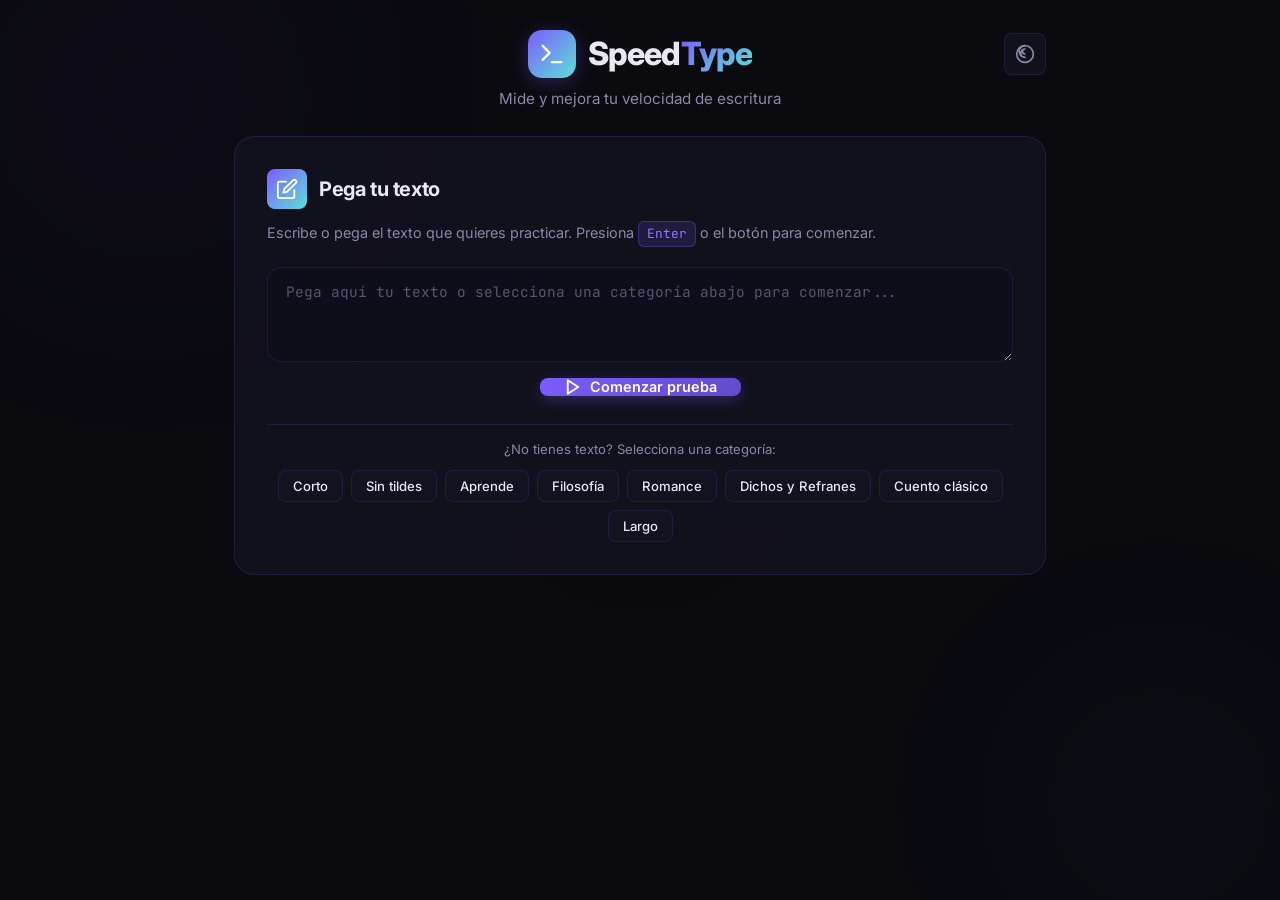
==== index.html @ de1dbf71 "Add files via upload" ====
<!DOCTYPE html>
<html lang="es" data-theme="dark">
<head>
    <meta charset="UTF-8">
    <meta name="viewport" content="width=device-width, initial-scale=1.0">
    <title>SpeedType — Test de Velocidad de Mecanografía</title>
    <meta name="description" content="Mide tu velocidad de escritura en palabras por minuto (WPM). Pega tu texto, escribe y mejora tu mecanografía.">
    <link rel="preconnect" href="https://fonts.googleapis.com">
    <link rel="preconnect" href="https://fonts.gstatic.com" crossorigin>
    <link href="https://fonts.googleapis.com/css2?family=Inter:wght@300;400;500;600;700;800;900&family=JetBrains+Mono:wght@400;500;600;700&display=swap" rel="stylesheet">
    <link rel="stylesheet" href="styles.css">
</head>
<body>
    <div class="bg-glow bg-glow-1"></div>
    <div class="bg-glow bg-glow-2"></div>
    <div class="bg-glow bg-glow-3"></div>

    <div class="app-container">
        <!-- Header -->
        <header class="header">
            <div class="header-top">
                <div class="logo">
                    <div class="logo-icon">
                        <svg width="28" height="28" viewBox="0 0 24 24" fill="none" stroke="currentColor" stroke-width="2" stroke-linecap="round" stroke-linejoin="round">
                            <polyline points="4 17 10 11 4 5"></polyline>
                            <line x1="12" y1="19" x2="20" y2="19"></line>
                        </svg>
                    </div>
                    <span class="logo-text">Speed<span class="logo-accent">Type</span></span>
                </div>

                <!-- Theme Menu -->
                <div class="theme-menu" id="theme-menu">
                    <button class="theme-toggle-btn" id="theme-toggle" aria-label="Cambiar tema" title="Cambiar tema">
                        <svg width="20" height="20" viewBox="0 0 24 24" fill="none" stroke="currentColor" stroke-width="2" stroke-linecap="round" stroke-linejoin="round">
                            <circle cx="12" cy="12" r="10"></circle>
                            <path d="M12 2a7 7 0 0 0 0 14 5 5 0 0 1 0 -10 3 3 0 0 0 0 6"></path>
                        </svg>
                    </button>
                    <div class="theme-dropdown hidden" id="theme-dropdown">
                        <span class="theme-dropdown-title">Temas</span>
                        <div class="theme-options">
                            <button class="theme-option" data-theme="dark">
                                <span class="theme-swatch" style="background: linear-gradient(135deg, #14141f, #7c5cfc)"></span>
                                <span>Oscuro</span>
                            </button>
                            <button class="theme-option" data-theme="light">
                                <span class="theme-swatch" style="background: linear-gradient(135deg, #f0eff5, #8b7bd4)"></span>
                                <span>Claro</span>
                            </button>
                            <button class="theme-option" data-theme="violet">
                                <span class="theme-swatch" style="background: linear-gradient(135deg, #1e1530, #a78bfa)"></span>
                                <span>Violeta</span>
                            </button>
                            <button class="theme-option" data-theme="rose">
                                <span class="theme-swatch" style="background: linear-gradient(135deg, #1e1418, #d4979e)"></span>
                                <span>Rosa</span>
                            </button>
                            <button class="theme-option" data-theme="green">
                                <span class="theme-swatch" style="background: linear-gradient(135deg, #111e16, #7cc8a0)"></span>
                                <span>Verde</span>
                            </button>
                        </div>
                    </div>
                </div>
            </div>
            <p class="tagline">Mide y mejora tu velocidad de escritura</p>
        </header>

        <!-- Setup Phase -->
        <section id="setup-section" class="section setup-section">
            <div class="card glass-card">
                <div class="card-header">
                    <div class="card-icon">
                        <svg width="22" height="22" viewBox="0 0 24 24" fill="none" stroke="currentColor" stroke-width="2" stroke-linecap="round" stroke-linejoin="round">
                            <path d="M11 4H4a2 2 0 0 0-2 2v14a2 2 0 0 0 2 2h14a2 2 0 0 0 2-2v-7"></path>
                            <path d="M18.5 2.5a2.121 2.121 0 0 1 3 3L12 15l-4 1 1-4 9.5-9.5z"></path>
                        </svg>
                    </div>
                    <h2>Pega tu texto</h2>
                </div>
                <p class="card-description">Escribe o pega el texto que quieres practicar. Presiona <kbd>Enter</kbd> o el botón para comenzar.</p>
                <textarea id="text-input" class="text-input" placeholder="Pega aquí tu texto o selecciona una categoría abajo para comenzar..." rows="3"></textarea>
                
                <div style="display: flex; flex-direction: column; gap: 14px; margin-top: 8px;">
                    <button id="start-btn" class="btn btn-primary" style="margin: 0 auto; width: auto; padding: 0 24px;">
                        <svg width="18" height="18" viewBox="0 0 24 24" fill="none" stroke="currentColor" stroke-width="2.5" stroke-linecap="round" stroke-linejoin="round">
                            <polygon points="5 3 19 12 5 21 5 3"></polygon>
                        </svg>
                        Comenzar prueba
                    </button>

                    <div class="random-text-container">
                        <p class="random-text-title">¿No tienes texto? Selecciona una categoría:</p>
                        <div class="random-buttons">
                            <button class="btn btn-secondary btn-sm" id="btn-rand-short">Corto</button>
                            <button class="btn btn-secondary btn-sm" id="btn-rand-noaccent">Sin tildes</button>
                            <button class="btn btn-secondary btn-sm" id="btn-rand-learn">Aprende</button>
                            <button class="btn btn-secondary btn-sm" id="btn-rand-philosophy">Filosofía</button>
                            <button class="btn btn-secondary btn-sm" id="btn-rand-romance">Romance</button>
                            <button class="btn btn-secondary btn-sm" id="btn-rand-sayings">Dichos y Refranes</button>
                            <button class="btn btn-secondary btn-sm" id="btn-rand-classic">Cuento clásico</button>
                            <button class="btn btn-secondary btn-sm" id="btn-rand-long">Largo</button>
                        </div>
                    </div>
                </div>
            </div>
        </section>

        <!-- Typing Phase -->
        <section id="typing-section" class="section typing-section hidden">
            <!-- Countdown Overlay -->
            <div id="countdown-overlay" class="countdown-overlay hidden">
                <div class="countdown-content">
                    <span id="countdown-number" class="countdown-number">3</span>
                    <span id="countdown-label" class="countdown-label">¡Prepárate!</span>
                </div>
            </div>

            <!-- Stats Bar -->
            <div class="stats-bar">
                <div class="stat-card glass-card-mini">
                    <span class="stat-label">WPM</span>
                    <span id="wpm-display" class="stat-value">0</span>
                </div>
                <div class="stat-card glass-card-mini">
                    <span class="stat-label">Precisión</span>
                    <span id="accuracy-display" class="stat-value">100<small>%</small></span>
                </div>
                <div class="stat-card glass-card-mini">
                    <span class="stat-label">Tiempo</span>
                    <span id="time-display" class="stat-value">0:00</span>
                </div>
                <div class="stat-card glass-card-mini">
                    <span class="stat-label">Errores</span>
                    <span id="errors-display" class="stat-value error-color">0</span>
                </div>
            </div>

            <!-- Progress Bar -->
            <div class="progress-wrapper">
                <div class="progress-bar-container">
                    <div id="progress-bar" class="progress-bar-fill"></div>
                </div>
                <span id="progress-text" class="progress-text">0%</span>
            </div>

            <!-- Text Display -->
            <div class="card glass-card typing-card">
                <div id="text-display" class="text-display"></div>
            </div>

            <!-- Typing Input -->
            <div class="typing-input-wrapper">
                <input id="typing-input" class="typing-input" type="text" placeholder="Empieza a escribir aquí..." autocomplete="off" autocorrect="off" autocapitalize="off" spellcheck="false">
            </div>

            <!-- Hint -->
            <p class="typing-hint" id="typing-hint">
                <svg width="14" height="14" viewBox="0 0 24 24" fill="none" stroke="currentColor" stroke-width="2" stroke-linecap="round" stroke-linejoin="round">
                    <circle cx="12" cy="12" r="10"></circle>
                    <line x1="12" y1="16" x2="12" y2="12"></line>
                    <line x1="12" y1="8" x2="12.01" y2="8"></line>
                </svg>
                Si cometes un error, usa <kbd>Backspace</kbd> para borrar y corregir
            </p>

            <!-- Controls -->
            <div class="controls">
                <button id="restart-btn" class="btn btn-secondary">
                    <svg width="16" height="16" viewBox="0 0 24 24" fill="none" stroke="currentColor" stroke-width="2.5" stroke-linecap="round" stroke-linejoin="round">
                        <polyline points="1 4 1 10 7 10"></polyline>
                        <path d="M3.51 15a9 9 0 1 0 2.13-9.36L1 10"></path>
                    </svg>
                    Reiniciar
                </button>
                <button id="new-text-btn" class="btn btn-ghost">
                    <svg width="16" height="16" viewBox="0 0 24 24" fill="none" stroke="currentColor" stroke-width="2.5" stroke-linecap="round" stroke-linejoin="round">
                        <line x1="12" y1="5" x2="12" y2="19"></line>
                        <line x1="5" y1="12" x2="19" y2="12"></line>
                    </svg>
                    Nuevo texto
                </button>
            </div>
        </section>

        <!-- Results Phase -->
        <section id="results-section" class="section results-section hidden">
            <div class="card glass-card results-card">
                <div class="results-badge">
                    <svg width="48" height="48" viewBox="0 0 24 24" fill="none" stroke="currentColor" stroke-width="1.5" stroke-linecap="round" stroke-linejoin="round">
                        <circle cx="12" cy="8" r="7"></circle>
                        <polyline points="8.21 13.89 7 23 12 20 17 23 15.79 13.88"></polyline>
                    </svg>
                </div>
                <h2 class="results-title">¡Prueba completada!</h2>
                <p class="results-subtitle">Aquí están tus resultados</p>

                <div class="results-grid">
                    <div class="result-item result-highlight">
                        <span class="result-number" id="result-wpm">0</span>
                        <span class="result-label">WPM</span>
                    </div>
                    <div class="result-item">
                        <span class="result-number" id="result-accuracy">0%</span>
                        <span class="result-label">Precisión</span>
                    </div>
                    <div class="result-item">
                        <span class="result-number" id="result-time">0:00</span>
                        <span class="result-label">Tiempo total</span>
                    </div>
                    <div class="result-item">
                        <span class="result-number" id="result-errors">0</span>
                        <span class="result-label">Errores totales</span>
                    </div>
                </div>

                <div class="results-actions">
                    <button id="results-restart-btn" class="btn btn-primary">
                        <svg width="16" height="16" viewBox="0 0 24 24" fill="none" stroke="currentColor" stroke-width="2.5" stroke-linecap="round" stroke-linejoin="round">
                            <polyline points="1 4 1 10 7 10"></polyline>
                            <path d="M3.51 15a9 9 0 1 0 2.13-9.36L1 10"></path>
                        </svg>
                        Repetir prueba
                    </button>
                    <button id="results-new-btn" class="btn btn-secondary">
                        <svg width="16" height="16" viewBox="0 0 24 24" fill="none" stroke="currentColor" stroke-width="2.5" stroke-linecap="round" stroke-linejoin="round">
                            <line x1="12" y1="5" x2="12" y2="19"></line>
                            <line x1="5" y1="12" x2="19" y2="12"></line>
                        </svg>
                        Nuevo texto
                    </button>
                </div>
            </div>
        </section>
    </div>

    <!-- Scripts -->
    <script src="texts.js"></script>
    <script src="app.js"></script>
</body>
</html>
---- styles.css ----
/* ===== CSS Variables & Design Tokens ===== */
/* ===== THEME: DARK (default) ===== */
:root,
[data-theme="dark"] {
    --bg-primary: #0a0a0f;
    --bg-secondary: #12121a;
    --bg-card: rgba(20, 20, 35, 0.7);
    --bg-card-hover: rgba(25, 25, 45, 0.8);
    --bg-input: rgba(15, 15, 28, 0.9);

    --text-primary: #e8e8f0;
    --text-secondary: #8888a8;
    --text-muted: #555570;

    --accent-primary: #7c5cfc;
    --accent-primary-hover: #9478ff;
    --accent-glow: rgba(124, 92, 252, 0.3);
    --accent-secondary: #5ce0d8;
    --accent-secondary-glow: rgba(92, 224, 216, 0.2);

    --color-correct: #5ce0d8;
    --color-correct-bg: rgba(92, 224, 216, 0.08);
    --color-error: #ff5577;
    --color-error-bg: rgba(255, 85, 119, 0.12);
    --color-error-glow: rgba(255, 85, 119, 0.3);
    --color-current: #ffd166;
    --color-current-bg: rgba(255, 209, 102, 0.15);
    --color-pending: #555570;

    --border-color: rgba(124, 92, 252, 0.15);
    --border-color-hover: rgba(124, 92, 252, 0.35);

    --glow-1: rgba(124, 92, 252, 0.15);
    --glow-2: rgba(92, 224, 216, 0.1);
    --glow-3: rgba(255, 209, 102, 0.06);

    --font-sans: 'Inter', -apple-system, BlinkMacSystemFont, sans-serif;
    --font-mono: 'JetBrains Mono', 'Fira Code', monospace;

    --radius-sm: 8px;
    --radius-md: 14px;
    --radius-lg: 20px;
    --radius-xl: 28px;

    --transition-fast: 150ms cubic-bezier(0.4, 0, 0.2, 1);
    --transition-normal: 250ms cubic-bezier(0.4, 0, 0.2, 1);
    --transition-slow: 400ms cubic-bezier(0.4, 0, 0.2, 1);
}

/* ===== THEME: LIGHT ===== */
[data-theme="light"] {
    --bg-primary: #f0eff5;
    --bg-secondary: #e8e7ef;
    --bg-card: rgba(255, 255, 255, 0.75);
    --bg-card-hover: rgba(255, 255, 255, 0.9);
    --bg-input: rgba(255, 255, 255, 0.95);

    --text-primary: #2a2840;
    --text-secondary: #6e6b88;
    --text-muted: #a09cb8;

    --accent-primary: #6b5bd4;
    --accent-primary-hover: #7d6ee6;
    --accent-glow: rgba(107, 91, 212, 0.2);
    --accent-secondary: #4aa89e;
    --accent-secondary-glow: rgba(74, 168, 158, 0.15);

    --color-correct: #3a9e8f;
    --color-correct-bg: rgba(58, 158, 143, 0.08);
    --color-error: #d94466;
    --color-error-bg: rgba(217, 68, 102, 0.1);
    --color-error-glow: rgba(217, 68, 102, 0.2);
    --color-current: #c49520;
    --color-current-bg: rgba(196, 149, 32, 0.12);
    --color-pending: #b0adc8;

    --border-color: rgba(107, 91, 212, 0.18);
    --border-color-hover: rgba(107, 91, 212, 0.35);

    --glow-1: rgba(107, 91, 212, 0.08);
    --glow-2: rgba(74, 168, 158, 0.06);
    --glow-3: rgba(196, 149, 32, 0.04);
}

/* ===== THEME: VIOLET ===== */
[data-theme="violet"] {
    --bg-primary: #110e1e;
    --bg-secondary: #1a152c;
    --bg-card: rgba(30, 24, 50, 0.7);
    --bg-card-hover: rgba(38, 30, 62, 0.8);
    --bg-input: rgba(22, 18, 38, 0.9);

    --text-primary: #e0d8f0;
    --text-secondary: #9488b8;
    --text-muted: #5e5480;

    --accent-primary: #a78bfa;
    --accent-primary-hover: #b9a2fc;
    --accent-glow: rgba(167, 139, 250, 0.25);
    --accent-secondary: #c4b5fd;
    --accent-secondary-glow: rgba(196, 181, 253, 0.15);

    --color-correct: #b8a8f8;
    --color-correct-bg: rgba(184, 168, 248, 0.08);
    --color-error: #f07088;
    --color-error-bg: rgba(240, 112, 136, 0.12);
    --color-error-glow: rgba(240, 112, 136, 0.25);
    --color-current: #e8c870;
    --color-current-bg: rgba(232, 200, 112, 0.12);
    --color-pending: #5e5480;

    --border-color: rgba(167, 139, 250, 0.18);
    --border-color-hover: rgba(167, 139, 250, 0.4);

    --glow-1: rgba(167, 139, 250, 0.15);
    --glow-2: rgba(196, 181, 253, 0.08);
    --glow-3: rgba(232, 200, 112, 0.04);
}

/* ===== THEME: ROSE ===== */
[data-theme="rose"] {
    --bg-primary: #14100f;
    --bg-secondary: #1e1818;
    --bg-card: rgba(35, 26, 28, 0.7);
    --bg-card-hover: rgba(45, 34, 36, 0.8);
    --bg-input: rgba(25, 18, 20, 0.9);

    --text-primary: #f0e4e6;
    --text-secondary: #b09098;
    --text-muted: #705860;

    --accent-primary: #d4979e;
    --accent-primary-hover: #e0a8b0;
    --accent-glow: rgba(212, 151, 158, 0.25);
    --accent-secondary: #e8bfb0;
    --accent-secondary-glow: rgba(232, 191, 176, 0.15);

    --color-correct: #d4a8a0;
    --color-correct-bg: rgba(212, 168, 160, 0.08);
    --color-error: #e86070;
    --color-error-bg: rgba(232, 96, 112, 0.12);
    --color-error-glow: rgba(232, 96, 112, 0.25);
    --color-current: #e8c888;
    --color-current-bg: rgba(232, 200, 136, 0.12);
    --color-pending: #705860;

    --border-color: rgba(212, 151, 158, 0.18);
    --border-color-hover: rgba(212, 151, 158, 0.4);

    --glow-1: rgba(212, 151, 158, 0.12);
    --glow-2: rgba(232, 191, 176, 0.08);
    --glow-3: rgba(232, 200, 136, 0.04);
}

/* ===== THEME: GREEN ===== */
[data-theme="green"] {
    --bg-primary: #0b120e;
    --bg-secondary: #121e16;
    --bg-card: rgba(20, 35, 25, 0.7);
    --bg-card-hover: rgba(28, 45, 32, 0.8);
    --bg-input: rgba(14, 25, 18, 0.9);

    --text-primary: #d8f0e0;
    --text-secondary: #88b098;
    --text-muted: #507060;

    --accent-primary: #7cc8a0;
    --accent-primary-hover: #90d8b0;
    --accent-glow: rgba(124, 200, 160, 0.25);
    --accent-secondary: #a0d8b8;
    --accent-secondary-glow: rgba(160, 216, 184, 0.15);

    --color-correct: #80c8a0;
    --color-correct-bg: rgba(128, 200, 160, 0.08);
    --color-error: #e07068;
    --color-error-bg: rgba(224, 112, 104, 0.12);
    --color-error-glow: rgba(224, 112, 104, 0.25);
    --color-current: #c8d070;
    --color-current-bg: rgba(200, 208, 112, 0.12);
    --color-pending: #507060;

    --border-color: rgba(124, 200, 160, 0.18);
    --border-color-hover: rgba(124, 200, 160, 0.4);

    --glow-1: rgba(124, 200, 160, 0.12);
    --glow-2: rgba(160, 216, 184, 0.08);
    --glow-3: rgba(200, 208, 112, 0.04);
}

/* ===== Reset & Base ===== */
*,
*::before,
*::after {
    margin: 0;
    padding: 0;
    box-sizing: border-box;
}

html {
    font-size: 16px;
    scroll-behavior: smooth;
}

body {
    font-family: var(--font-sans);
    background-color: var(--bg-primary);
    color: var(--text-primary);
    min-height: 100vh;
    overflow-x: hidden;
    position: relative;
    line-height: 1.6;
    transition: background-color 0.5s ease, color 0.4s ease;
}

/* ===== Background Glows ===== */
.bg-glow {
    position: fixed;
    border-radius: 50%;
    filter: blur(120px);
    pointer-events: none;
    z-index: 0;
    opacity: 0.5;
    transition: background 0.6s ease;
}

.bg-glow-1 {
    width: 500px;
    height: 500px;
    background: radial-gradient(circle, var(--glow-1), transparent 70%);
    top: -150px;
    left: -100px;
    animation: float-glow 12s ease-in-out infinite;
}

.bg-glow-2 {
    width: 400px;
    height: 400px;
    background: radial-gradient(circle, var(--glow-2), transparent 70%);
    bottom: -100px;
    right: -80px;
    animation: float-glow 15s ease-in-out infinite reverse;
}

.bg-glow-3 {
    width: 300px;
    height: 300px;
    background: radial-gradient(circle, var(--glow-3), transparent 70%);
    top: 50%;
    left: 50%;
    transform: translate(-50%, -50%);
    animation: float-glow 18s ease-in-out infinite;
}

@keyframes float-glow {

    0%,
    100% {
        transform: translate(0, 0) scale(1);
    }

    33% {
        transform: translate(30px, -20px) scale(1.05);
    }

    66% {
        transform: translate(-20px, 15px) scale(0.95);
    }
}

/* ===== App Container ===== */
.app-container {
    position: relative;
    z-index: 1;
    max-width: 860px;
    margin: 0 auto;
    padding: 28px 24px 40px;
}

/* ===== Header ===== */
.header {
    text-align: center;
    margin-bottom: 24px;
}

.header-top {
    display: flex;
    align-items: center;
    justify-content: center;
    gap: 16px;
    margin-bottom: 8px;
    position: relative;
    z-index: 50;
}

.logo {
    display: flex;
    align-items: center;
    gap: 12px;
}

.logo-icon {
    display: flex;
    align-items: center;
    justify-content: center;
    width: 48px;
    height: 48px;
    background: linear-gradient(135deg, var(--accent-primary), var(--accent-secondary));
    border-radius: var(--radius-md);
    color: white;
    box-shadow: 0 4px 20px var(--accent-glow);
    transition: background 0.4s ease, box-shadow 0.4s ease;
}

.logo-text {
    font-size: 2rem;
    font-weight: 800;
    letter-spacing: -0.03em;
    color: var(--text-primary);
}

.logo-accent {
    background: linear-gradient(135deg, var(--accent-primary), var(--accent-secondary));
    -webkit-background-clip: text;
    -webkit-text-fill-color: transparent;
    background-clip: text;
}

.tagline {
    color: var(--text-secondary);
    font-size: 0.95rem;
    font-weight: 400;
}

/* ===== Theme Menu ===== */
.theme-menu {
    position: absolute;
    right: 0;
    top: 50%;
    transform: translateY(-50%);
    z-index: 100;
}

.theme-toggle-btn {
    display: flex;
    align-items: center;
    justify-content: center;
    width: 42px;
    height: 42px;
    background: var(--bg-card);
    border: 1px solid var(--border-color);
    border-radius: var(--radius-sm);
    color: var(--text-secondary);
    cursor: pointer;
    transition: all var(--transition-normal);
    outline: none;
}

.theme-toggle-btn:hover {
    color: var(--accent-primary);
    border-color: var(--accent-primary);
    box-shadow: 0 0 15px var(--accent-glow);
    transform: scale(1.05);
}

.theme-dropdown {
    position: absolute;
    top: calc(100% + 10px);
    right: 0;
    background: var(--bg-card);
    backdrop-filter: blur(24px);
    -webkit-backdrop-filter: blur(24px);
    border: 1px solid var(--border-color);
    border-radius: var(--radius-md);
    padding: 14px;
    min-width: 180px;
    z-index: 100;
    box-shadow: 0 8px 30px rgba(0, 0, 0, 0.3);
    animation: dropdown-in 0.2s ease both;
}

@keyframes dropdown-in {
    from {
        opacity: 0;
        transform: translateY(-8px) scale(0.96);
    }

    to {
        opacity: 1;
        transform: translateY(0) scale(1);
    }
}

.theme-dropdown-title {
    display: block;
    font-size: 0.72rem;
    font-weight: 700;
    text-transform: uppercase;
    letter-spacing: 0.1em;
    color: var(--text-muted);
    margin-bottom: 10px;
    padding: 0 4px;
}

.theme-options {
    display: flex;
    flex-direction: column;
    gap: 4px;
}

.theme-option {
    display: flex;
    align-items: center;
    gap: 10px;
    padding: 8px 10px;
    background: transparent;
    border: 1px solid transparent;
    border-radius: var(--radius-sm);
    color: var(--text-secondary);
    font-family: var(--font-sans);
    font-size: 0.85rem;
    font-weight: 500;
    cursor: pointer;
    transition: all var(--transition-fast);
    outline: none;
    width: 100%;
    text-align: left;
}

.theme-option:hover {
    background: rgba(255, 255, 255, 0.05);
    color: var(--text-primary);
    border-color: var(--border-color);
}

.theme-option.active {
    background: rgba(255, 255, 255, 0.06);
    color: var(--accent-primary);
    border-color: var(--accent-primary);
    font-weight: 600;
}

.theme-swatch {
    display: inline-block;
    width: 22px;
    height: 22px;
    border-radius: 50%;
    border: 2px solid rgba(255, 255, 255, 0.1);
    flex-shrink: 0;
}

/* ===== Sections ===== */
.section {
    animation: fadeInUp 0.5s var(--transition-normal) both;
}

.hidden {
    display: none !important;
}

@keyframes fadeInUp {
    from {
        opacity: 0;
        transform: translateY(20px);
    }

    to {
        opacity: 1;
        transform: translateY(0);
    }
}

/* ===== Glass Cards ===== */
.glass-card {
    background: var(--bg-card);
    backdrop-filter: blur(20px);
    -webkit-backdrop-filter: blur(20px);
    border: 1px solid var(--border-color);
    border-radius: var(--radius-lg);
    padding: 32px;
    transition: border-color var(--transition-normal), background var(--transition-slow);
}

.glass-card:hover {
    border-color: var(--border-color-hover);
}

.glass-card-mini {
    background: var(--bg-card);
    backdrop-filter: blur(16px);
    -webkit-backdrop-filter: blur(16px);
    border: 1px solid var(--border-color);
    border-radius: var(--radius-md);
    padding: 16px 20px;
    transition: all var(--transition-normal);
}

/* ===== Card Header ===== */
.card-header {
    display: flex;
    align-items: center;
    gap: 12px;
    margin-bottom: 12px;
}

.card-icon {
    display: flex;
    align-items: center;
    justify-content: center;
    width: 40px;
    height: 40px;
    background: linear-gradient(135deg, var(--accent-primary), var(--accent-secondary));
    border-radius: var(--radius-sm);
    color: white;
    flex-shrink: 0;
    transition: background 0.4s ease;
}

.card-header h2 {
    font-size: 1.25rem;
    font-weight: 700;
    letter-spacing: -0.02em;
}

.card-description {
    color: var(--text-secondary);
    font-size: 0.9rem;
    margin-bottom: 20px;
    line-height: 1.6;
}

.card-description kbd {
    display: inline-block;
    padding: 2px 8px;
    background: rgba(124, 92, 252, 0.15);
    border: 1px solid rgba(124, 92, 252, 0.3);
    border-radius: 6px;
    font-family: var(--font-mono);
    font-size: 0.8rem;
    color: var(--accent-primary-hover);
}

/* ===== Text Input (Setup) ===== */
.text-input {
    width: 100%;
    min-height: 90px;
    padding: 12px 18px;
    background: var(--bg-input);
    border: 1px solid var(--border-color);
    border-radius: var(--radius-md);
    color: var(--text-primary);
    font-family: var(--font-mono);
    font-size: 0.9rem;
    line-height: 1.6;
    resize: vertical;
    transition: all var(--transition-normal);
    outline: none;
}

.text-input:focus {
    border-color: var(--accent-primary);
    box-shadow: 0 0 0 3px var(--accent-glow), 0 0 30px var(--accent-glow);
}

.text-input::placeholder {
    color: var(--text-muted);
}

/* ===== Buttons ===== */
.btn {
    display: inline-flex;
    align-items: center;
    gap: 8px;
    padding: 12px 24px;
    border: none;
    border-radius: var(--radius-sm);
    font-family: var(--font-sans);
    font-size: 0.9rem;
    font-weight: 600;
    cursor: pointer;
    transition: all var(--transition-normal);
    outline: none;
    position: relative;
    overflow: hidden;
}

.btn::after {
    content: '';
    position: absolute;
    inset: 0;
    background: linear-gradient(135deg, transparent, rgba(255, 255, 255, 0.1));
    opacity: 0;
    transition: opacity var(--transition-fast);
}

.btn:hover::after {
    opacity: 1;
}

.btn-primary {
    background: linear-gradient(135deg, var(--accent-primary), color-mix(in srgb, var(--accent-primary) 80%, black));
    color: white;
    box-shadow: 0 4px 15px var(--accent-glow);
    margin-top: 20px;
}

.btn-primary:hover {
    transform: translateY(-2px);
    box-shadow: 0 6px 25px var(--accent-glow);
}

.btn-primary:active {
    transform: translateY(0);
}

.btn-primary:disabled {
    opacity: 0.4;
    cursor: not-allowed;
    transform: none;
    box-shadow: none;
}

.btn-primary:disabled::after {
    display: none;
}

.btn-secondary {
    background: var(--bg-card);
    color: var(--text-primary);
    border: 1px solid var(--border-color);
}

.btn-secondary:hover {
    border-color: var(--border-color-hover);
    background: var(--bg-card-hover);
}

.btn-ghost {
    background: transparent;
    color: var(--text-secondary);
}

.btn-ghost:hover {
    color: var(--text-primary);
    background: rgba(255, 255, 255, 0.05);
}

.btn-sm {
    padding: 7px 14px;
    font-size: 0.82rem;
    font-weight: 500;
    border-radius: var(--radius-sm);
}

/* ===== Random Text Category Selector ===== */
.random-text-container {
    margin-top: 14px;
    text-align: center;
    border-top: 1px solid var(--border-color);
    padding-top: 14px;
}

.random-text-title {
    font-size: 0.82rem;
    color: var(--text-secondary);
    margin-bottom: 10px;
}

.random-buttons {
    display: flex;
    gap: 8px;
    justify-content: center;
    flex-wrap: wrap;
}

/* ===== Stats Bar ===== */
.stats-bar {
    display: grid;
    grid-template-columns: repeat(4, 1fr);
    gap: 12px;
    margin-bottom: 20px;
}

.stat-card {
    text-align: center;
    display: flex;
    flex-direction: column;
    gap: 4px;
}

.stat-label {
    font-size: 0.72rem;
    font-weight: 600;
    text-transform: uppercase;
    letter-spacing: 0.08em;
    color: var(--text-secondary);
}

.stat-value {
    font-family: var(--font-mono);
    font-size: 1.6rem;
    font-weight: 700;
    color: var(--text-primary);
    line-height: 1.2;
}

.stat-value small {
    font-size: 0.7em;
    font-weight: 500;
}

.error-color {
    color: var(--color-error) !important;
}

/* ===== Progress Bar ===== */
.progress-wrapper {
    display: flex;
    align-items: center;
    gap: 14px;
    margin-bottom: 20px;
}

.progress-bar-container {
    flex: 1;
    height: 8px;
    background: rgba(255, 255, 255, 0.06);
    border-radius: 100px;
    overflow: hidden;
    position: relative;
}

.progress-bar-fill {
    height: 100%;
    width: 0%;
    background: linear-gradient(90deg, var(--accent-primary), var(--accent-secondary));
    border-radius: 100px;
    transition: width 0.3s ease;
    position: relative;
    box-shadow: 0 0 12px var(--accent-glow);
}

.progress-bar-fill::after {
    content: '';
    position: absolute;
    top: 0;
    left: 0;
    right: 0;
    bottom: 0;
    background: linear-gradient(90deg, transparent, rgba(255, 255, 255, 0.2), transparent);
    animation: shimmer 2s infinite;
}

@keyframes shimmer {
    0% {
        transform: translateX(-100%);
    }

    100% {
        transform: translateX(100%);
    }
}

.progress-text {
    font-family: var(--font-mono);
    font-size: 0.85rem;
    font-weight: 700;
    color: var(--accent-secondary);
    min-width: 45px;
    text-align: right;
}

/* ===== Text Display ===== */
.typing-card {
    margin-bottom: 16px;
    padding: 24px;
}

.text-display {
    font-family: var(--font-mono);
    font-size: 1.1rem;
    line-height: 2.1;
    letter-spacing: 0.01em;
    white-space: normal;
    word-break: keep-all;
    overflow-wrap: normal;
    user-select: none;
    min-height: 90px;
    max-height: 240px;
    overflow-y: auto;
    scrollbar-width: thin;
    scrollbar-color: var(--accent-primary) transparent;
}

.text-display::-webkit-scrollbar {
    width: 4px;
}

.text-display::-webkit-scrollbar-track {
    background: transparent;
}

.text-display::-webkit-scrollbar-thumb {
    background: var(--accent-primary);
    border-radius: 100px;
}

/* Word wrapper - prevents words from breaking across lines */
.word {
    display: inline-block;
    white-space: nowrap;
}

/* Character states */
.char {
    display: inline;
    transition: color var(--transition-fast), background-color var(--transition-fast);
    border-radius: 2px;
    padding: 1px 0;
}

.char.char-space {
    display: inline;
    white-space: pre;
}

.char-pending {
    color: var(--color-pending);
}

.char-correct {
    color: var(--color-correct);
}

.char-error {
    color: var(--color-error);
    background-color: var(--color-error-bg);
    text-decoration: underline;
    text-decoration-color: var(--color-error);
    text-underline-offset: 3px;
    animation: shake 0.2s ease-in-out;
}

.char-current {
    color: var(--color-current);
    background-color: var(--color-current-bg);
    position: relative;
}

.char-current::before {
    content: '';
    position: absolute;
    left: -1px;
    top: 2px;
    bottom: 2px;
    width: 2px;
    background: var(--color-current);
    border-radius: 2px;
    animation: blink-cursor 1s step-end infinite;
}

@keyframes blink-cursor {

    0%,
    100% {
        opacity: 1;
    }

    50% {
        opacity: 0;
    }
}

@keyframes shake {

    0%,
    100% {
        transform: translateX(0);
    }

    20% {
        transform: translateX(-4px);
    }

    40% {
        transform: translateX(4px);
    }

    60% {
        transform: translateX(-3px);
    }

    80% {
        transform: translateX(2px);
    }
}

/* ===== Typing Input ===== */
.typing-input-wrapper {
    position: relative;
    margin-bottom: 12px;
}

.typing-input {
    width: 100%;
    padding: 16px 24px;
    background: var(--bg-input);
    border: 2px solid var(--border-color);
    border-radius: var(--radius-md);
    color: var(--text-primary);
    font-family: var(--font-mono);
    font-size: 1.05rem;
    letter-spacing: 0.02em;
    outline: none;
    transition: all var(--transition-normal);
}

.typing-input:focus {
    border-color: var(--accent-primary);
    box-shadow: 0 0 0 4px var(--accent-glow), 0 0 40px var(--accent-glow);
}

.typing-input.has-error {
    border-color: var(--color-error);
    box-shadow: 0 0 0 4px var(--color-error-glow), 0 0 30px var(--color-error-glow);
    animation: pulse-error 0.8s ease-in-out infinite;
}

@keyframes pulse-error {

    0%,
    100% {
        box-shadow: 0 0 0 4px var(--color-error-glow), 0 0 30px var(--color-error-glow);
    }

    50% {
        box-shadow: 0 0 0 4px rgba(255, 85, 119, 0.1), 0 0 15px rgba(255, 85, 119, 0.1);
    }
}

.typing-input::placeholder {
    color: var(--text-muted);
    font-weight: 400;
}

/* ===== Typing Hint ===== */
.typing-hint {
    display: flex;
    align-items: center;
    justify-content: center;
    gap: 6px;
    font-size: 0.78rem;
    color: var(--text-muted);
    margin-bottom: 18px;
}

.typing-hint kbd {
    display: inline-block;
    padding: 1px 6px;
    background: rgba(255, 255, 255, 0.06);
    border: 1px solid var(--border-color);
    border-radius: 4px;
    font-family: var(--font-mono);
    font-size: 0.72rem;
    color: var(--text-secondary);
}

/* ===== Controls ===== */
.controls {
    display: flex;
    justify-content: center;
    gap: 12px;
}

/* ===== Results ===== */
.results-card {
    text-align: center;
    padding: 32px 24px;
}

.results-badge {
    display: inline-flex;
    align-items: center;
    justify-content: center;
    width: 60px;
    height: 60px;
    background: linear-gradient(135deg, var(--accent-primary), var(--accent-secondary));
    border-radius: 50%;
    color: white;
    margin-bottom: 14px;
    box-shadow: 0 6px 20px var(--accent-glow);
    animation: badge-pop 0.6s cubic-bezier(0.34, 1.56, 0.64, 1) both;
}

.results-badge svg {
    width: 32px;
    height: 32px;
}

@keyframes badge-pop {
    from {
        transform: scale(0);
        opacity: 0;
    }

    to {
        transform: scale(1);
        opacity: 1;
    }
}

.results-title {
    font-size: 1.6rem;
    font-weight: 800;
    letter-spacing: -0.03em;
    margin-bottom: 4px;
    background: linear-gradient(135deg, var(--text-primary), var(--accent-secondary));
    -webkit-background-clip: text;
    -webkit-text-fill-color: transparent;
    background-clip: text;
}

.results-subtitle {
    color: var(--text-secondary);
    font-size: 0.9rem;
    margin-bottom: 22px;
}

.results-grid {
    display: grid;
    grid-template-columns: repeat(4, 1fr);
    gap: 12px;
    margin-bottom: 26px;
}

.result-item {
    display: flex;
    flex-direction: column;
    gap: 4px;
    padding: 14px 10px;
    background: rgba(255, 255, 255, 0.03);
    border: 1px solid var(--border-color);
    border-radius: var(--radius-md);
}

.result-highlight {
    background: linear-gradient(135deg, rgba(124, 92, 252, 0.08), rgba(92, 224, 216, 0.04));
    border-color: var(--accent-primary);
}

.result-number {
    font-family: var(--font-mono);
    font-size: 1.55rem;
    font-weight: 800;
    line-height: 1.1;
    color: var(--text-primary);
}

.result-highlight .result-number {
    background: linear-gradient(135deg, var(--accent-primary), var(--accent-secondary));
    -webkit-background-clip: text;
    -webkit-text-fill-color: transparent;
    background-clip: text;
}

.result-label {
    font-size: 0.75rem;
    font-weight: 600;
    text-transform: uppercase;
    letter-spacing: 0.08em;
    color: var(--text-secondary);
}

.results-actions {
    display: flex;
    justify-content: center;
    gap: 12px;
}

/* ===== Countdown Overlay ===== */
.typing-section {
    position: relative;
}

.countdown-overlay {
    position: absolute;
    inset: -10px;
    z-index: 100;
    display: flex;
    flex-direction: column;
    align-items: center;
    justify-content: center;
    background: rgba(10, 10, 18, 0.88);
    backdrop-filter: blur(16px);
    -webkit-backdrop-filter: blur(16px);
    border-radius: var(--radius-xl);
    border: 1px solid var(--border-color);
    box-shadow: 0 20px 50px rgba(0, 0, 0, 0.5);
    transition: opacity 0.3s ease, visibility 0.3s ease;
    animation: fadeInOverlay 0.3s ease-out;
}

[data-theme="light"] .countdown-overlay {
    background: rgba(240, 239, 245, 0.9);
}

[data-theme="violet"] .countdown-overlay {
    background: rgba(17, 14, 30, 0.9);
}

[data-theme="rose"] .countdown-overlay {
    background: rgba(30, 20, 24, 0.9);
}

[data-theme="green"] .countdown-overlay {
    background: rgba(17, 30, 22, 0.9);
}

.countdown-overlay.hidden {
    display: none !important;
}

.countdown-content {
    display: flex;
    flex-direction: column;
    align-items: center;
    justify-content: center;
    gap: 16px;
    text-align: center;
}

.countdown-number {
    font-family: var(--font-sans);
    font-size: 6rem;
    font-weight: 900;
    line-height: 1;
    background: linear-gradient(135deg, var(--accent-secondary), var(--accent-primary));
    -webkit-background-clip: text;
    -webkit-text-fill-color: transparent;
    background-clip: text;
    filter: drop-shadow(0 0 30px var(--accent-glow));
    display: inline-block;
    user-select: none;
}

.countdown-number.pulse {
    animation: countdownPop 0.85s cubic-bezier(0.175, 0.885, 0.32, 1.275) forwards;
}

.countdown-label {
    font-size: 1.15rem;
    font-weight: 700;
    color: var(--text-primary);
    letter-spacing: 0.08em;
    text-transform: uppercase;
    background: rgba(255, 255, 255, 0.06);
    border: 1px solid var(--border-color);
    padding: 6px 20px;
    border-radius: 100px;
    box-shadow: 0 4px 15px rgba(0, 0, 0, 0.1);
}

.typing-input:disabled {
    opacity: 0.6;
    cursor: not-allowed;
}

@keyframes fadeInOverlay {
    from {
        opacity: 0;
    }
    to {
        opacity: 1;
    }
}

@keyframes countdownPop {
    0% {
        transform: scale(0.35);
        opacity: 0;
    }
    40% {
        transform: scale(1.2);
        opacity: 1;
    }
    70% {
        transform: scale(0.95);
        opacity: 1;
    }
    100% {
        transform: scale(1);
        opacity: 1;
    }
}

/* ===== Responsive ===== */
@media (max-width: 640px) {
    .app-container {
        padding: 24px 16px 40px;
    }

    .stats-bar {
        grid-template-columns: repeat(2, 1fr);
    }

    .stat-value {
        font-size: 1.3rem;
    }

    .results-grid {
        grid-template-columns: repeat(2, 1fr);
    }

    .glass-card {
        padding: 20px;
    }

    .text-display {
        font-size: 0.95rem;
    }

    .logo-text {
        font-size: 1.5rem;
    }

    .results-title {
        font-size: 1.4rem;
    }

    .result-number {
        font-size: 1.4rem;
    }

    .theme-menu {
        position: static;
        transform: none;
    }

    .header-top {
        gap: 12px;
    }
}
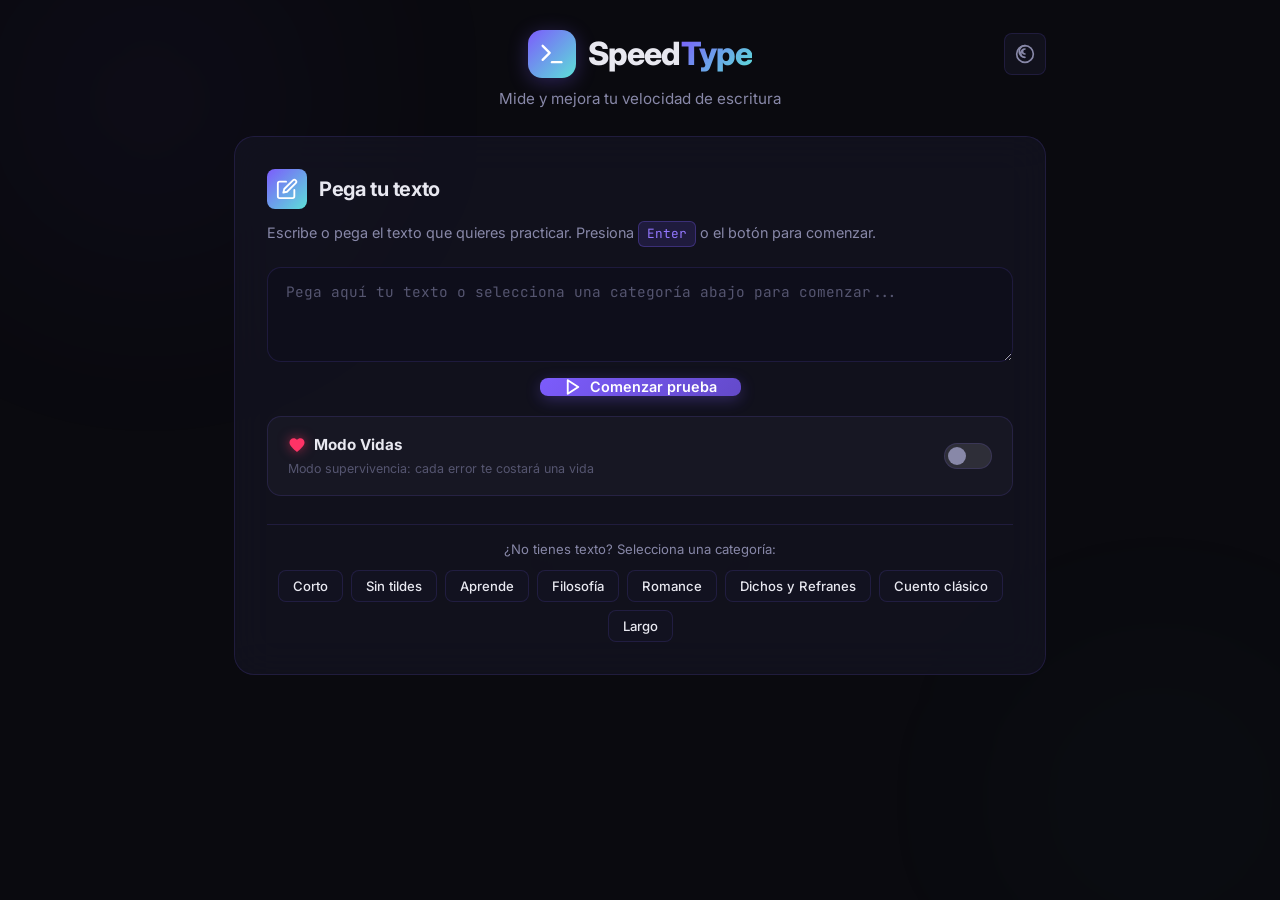
==== commit c8853329: "Add files via upload" ====
--- a/index.html
+++ b/index.html
@@ -90,6 +90,48 @@
                         Comenzar prueba
                     </button>
 
+                    <!-- Modo Vidas (Supervivencia) Switch & Difficulty Selector -->
+                    <div class="survival-mode-card">
+                        <div class="survival-toggle-row">
+                            <div class="survival-info">
+                                <span class="survival-title">
+                                    <svg width="18" height="18" viewBox="0 0 24 24" fill="currentColor" class="heart-icon">
+                                        <path d="M12 21.35l-1.45-1.32C5.4 15.36 2 12.28 2 8.5 2 5.42 4.42 3 7.5 3c1.74 0 3.41.81 4.5 2.09C13.09 3.81 14.76 3 16.5 3 19.58 3 22 5.42 22 8.5c0 3.78-3.4 6.86-8.55 11.54L12 21.35z"/>
+                                    </svg>
+                                    Modo Vidas
+                                </span>
+                                <span class="survival-subtitle">Modo supervivencia: cada error te costará una vida</span>
+                            </div>
+                            <label class="switch-toggle" for="lives-mode-switch">
+                                <input type="checkbox" id="lives-mode-switch">
+                                <span class="slider round"></span>
+                            </label>
+                        </div>
+
+                        <!-- Selector de dificultad animado -->
+                        <div class="difficulty-wrapper hidden" id="difficulty-wrapper">
+                            <span class="difficulty-label">Selecciona la dificultad:</span>
+                            <div class="difficulty-options">
+                                <button type="button" class="btn-diff" data-lives="10">
+                                    <span class="diff-tag">Fácil</span>
+                                    <span class="diff-val">10 ❤️</span>
+                                </button>
+                                <button type="button" class="btn-diff active" data-lives="5">
+                                    <span class="diff-tag">Medio</span>
+                                    <span class="diff-val">5 ❤️</span>
+                                </button>
+                                <button type="button" class="btn-diff" data-lives="3">
+                                    <span class="diff-tag">Difícil</span>
+                                    <span class="diff-val">3 ❤️</span>
+                                </button>
+                                <button type="button" class="btn-diff diff-hardcore" data-lives="1">
+                                    <span class="diff-tag">Hardcore</span>
+                                    <span class="diff-val">1 💀</span>
+                                </button>
+                            </div>
+                        </div>
+                    </div>
+
                     <div class="random-text-container">
                         <p class="random-text-title">¿No tienes texto? Selecciona una categoría:</p>
                         <div class="random-buttons">
@@ -118,7 +160,7 @@
             </div>
 
             <!-- Stats Bar -->
-            <div class="stats-bar">
+            <div class="stats-bar" id="stats-bar">
                 <div class="stat-card glass-card-mini">
                     <span class="stat-label">WPM</span>
                     <span id="wpm-display" class="stat-value">0</span>
@@ -134,6 +176,13 @@
                 <div class="stat-card glass-card-mini">
                     <span class="stat-label">Errores</span>
                     <span id="errors-display" class="stat-value error-color">0</span>
+                </div>
+                <div class="stat-card glass-card-mini hidden" id="lives-stat-card">
+                    <span class="stat-label">Vidas</span>
+                    <span id="lives-display" class="stat-value lives-highlight">
+                        <span id="lives-count">5</span>
+                        <span id="lives-hearts" class="lives-hearts">❤️❤️❤️❤️❤️</span>
+                    </span>
                 </div>
             </div>
 
--- a/styles.css
+++ b/styles.css
@@ -1238,4 +1238,256 @@
     .header-top {
         gap: 12px;
     }
+}
+
+/* ===================================================
+   MODO VIDAS (SUPERVIVENCIA) — ESTILOS & ANIMACIONES
+   =================================================== */
+
+/* Ajuste dinámico de columnas para stats-bar cuando está activo el Modo Vidas */
+.stats-bar.has-lives {
+    grid-template-columns: repeat(5, 1fr);
+}
+
+@media (max-width: 640px) {
+    .stats-bar.has-lives {
+        grid-template-columns: repeat(3, 1fr);
+    }
+}
+
+/* Contenedor del Switch en Setup */
+.survival-mode-card {
+    background: rgba(255, 255, 255, 0.03);
+    border: 1px solid var(--border-color);
+    border-radius: var(--radius-md);
+    padding: 16px 20px;
+    margin-top: 6px;
+    transition: all var(--transition-normal);
+}
+
+.survival-mode-card:hover {
+    border-color: var(--border-color-hover);
+}
+
+.survival-toggle-row {
+    display: flex;
+    align-items: center;
+    justify-content: space-between;
+    gap: 16px;
+}
+
+.survival-info {
+    display: flex;
+    flex-direction: column;
+    gap: 2px;
+}
+
+.survival-title {
+    display: flex;
+    align-items: center;
+    gap: 8px;
+    font-size: 0.95rem;
+    font-weight: 700;
+    color: var(--text-primary);
+}
+
+.survival-title .heart-icon {
+    color: #ff3366;
+    filter: drop-shadow(0 0 6px rgba(255, 51, 102, 0.6));
+    animation: heart-beat 1.8s infinite ease-in-out;
+}
+
+.survival-subtitle {
+    font-size: 0.78rem;
+    color: var(--text-muted);
+}
+
+/* Switch Toggle UI */
+.switch-toggle {
+    position: relative;
+    display: inline-block;
+    width: 48px;
+    height: 26px;
+    flex-shrink: 0;
+}
+
+.switch-toggle input {
+    opacity: 0;
+    width: 0;
+    height: 0;
+}
+
+.slider {
+    position: absolute;
+    cursor: pointer;
+    inset: 0;
+    background-color: rgba(255, 255, 255, 0.1);
+    border: 1px solid var(--border-color);
+    transition: all 0.3s cubic-bezier(0.4, 0, 0.2, 1);
+    border-radius: 34px;
+}
+
+.slider::before {
+    position: absolute;
+    content: "";
+    height: 18px;
+    width: 18px;
+    left: 3px;
+    bottom: 3px;
+    background-color: var(--text-secondary);
+    transition: all 0.3s cubic-bezier(0.4, 0, 0.2, 1);
+    border-radius: 50%;
+}
+
+.switch-toggle input:checked + .slider {
+    background-color: rgba(255, 51, 102, 0.25);
+    border-color: #ff3366;
+    box-shadow: 0 0 12px rgba(255, 51, 102, 0.4);
+}
+
+.switch-toggle input:checked + .slider::before {
+    transform: translateX(22px);
+    background-color: #ff3366;
+    box-shadow: 0 0 10px #ff3366;
+}
+
+/* Selector de Dificultad Animado */
+.difficulty-wrapper {
+    margin-top: 14px;
+    padding-top: 14px;
+    border-top: 1px solid var(--border-color);
+    animation: slideDownFade 0.35s ease-out forwards;
+}
+
+@keyframes slideDownFade {
+    from {
+        opacity: 0;
+        transform: translateY(-8px);
+    }
+    to {
+        opacity: 1;
+        transform: translateY(0);
+    }
+}
+
+.difficulty-label {
+    display: block;
+    font-size: 0.75rem;
+    font-weight: 600;
+    text-transform: uppercase;
+    letter-spacing: 0.08em;
+    color: var(--text-secondary);
+    margin-bottom: 10px;
+}
+
+.difficulty-options {
+    display: grid;
+    grid-template-columns: repeat(4, 1fr);
+    gap: 8px;
+}
+
+.btn-diff {
+    display: flex;
+    flex-direction: column;
+    align-items: center;
+    gap: 4px;
+    padding: 10px 8px;
+    background: var(--bg-card);
+    border: 1px solid var(--border-color);
+    border-radius: var(--radius-sm);
+    cursor: pointer;
+    transition: all var(--transition-normal);
+    outline: none;
+    color: var(--text-secondary);
+}
+
+.btn-diff:hover {
+    border-color: rgba(255, 51, 102, 0.4);
+    background: rgba(255, 51, 102, 0.05);
+    color: var(--text-primary);
+    transform: translateY(-1px);
+}
+
+.btn-diff.active {
+    border-color: #ff3366;
+    background: linear-gradient(135deg, rgba(255, 51, 102, 0.15), rgba(255, 85, 119, 0.05));
+    box-shadow: 0 0 14px rgba(255, 51, 102, 0.25);
+    color: var(--text-primary);
+}
+
+.btn-diff .diff-tag {
+    font-size: 0.78rem;
+    font-weight: 700;
+}
+
+.btn-diff .diff-val {
+    font-size: 0.75rem;
+    font-family: var(--font-mono);
+}
+
+.btn-diff.diff-hardcore.active {
+    border-color: #ff2a2a;
+    box-shadow: 0 0 18px rgba(255, 42, 42, 0.4);
+}
+
+/* ===== ATMÓSFERA DE TENSIÓN CUANDO MODO VIDAS ESTÁ ACTIVO ===== */
+body.survival-active .glass-card.typing-card,
+body.survival-active .typing-input {
+    border-color: rgba(255, 51, 102, 0.4);
+    box-shadow: 0 0 20px rgba(255, 51, 102, 0.12);
+}
+
+body.survival-active .typing-input:focus {
+    border-color: #ff3366;
+    box-shadow: 0 0 0 4px rgba(255, 51, 102, 0.25), 0 0 30px rgba(255, 51, 102, 0.35);
+}
+
+/* Stat card de Vidas */
+.lives-highlight {
+    color: #ff3366 !important;
+    display: flex;
+    align-items: center;
+    justify-content: center;
+    gap: 6px;
+}
+
+.lives-hearts {
+    font-size: 0.85rem;
+    letter-spacing: 1px;
+}
+
+/* Efecto de Daño al cometer error */
+.damage-hit {
+    animation: screen-shake 0.3s ease-in-out, damage-flash 0.3s ease-out;
+}
+
+@keyframes screen-shake {
+    0%, 100% { transform: translate(0, 0); }
+    20% { transform: translate(-6px, 3px); }
+    40% { transform: translate(6px, -3px); }
+    60% { transform: translate(-4px, -2px); }
+    80% { transform: translate(4px, 2px); }
+}
+
+@keyframes damage-flash {
+    0% { box-shadow: 0 0 0 6px rgba(255, 51, 102, 0.7), 0 0 40px rgba(255, 51, 102, 0.5); }
+    100% { box-shadow: none; }
+}
+
+@keyframes heart-beat {
+    0%, 100% { transform: scale(1); }
+    50% { transform: scale(1.15); }
+}
+
+/* Game Over en Resultados */
+.results-card.game-over-state .results-badge {
+    background: linear-gradient(135deg, #ff2a2a, #880022);
+    box-shadow: 0 0 25px rgba(255, 42, 42, 0.5);
+}
+
+.results-card.game-over-state .results-title {
+    background: linear-gradient(135deg, #ff5577, #ff2a2a);
+    -webkit-background-clip: text;
+    -webkit-text-fill-color: transparent;
+    background-clip: text;
 }
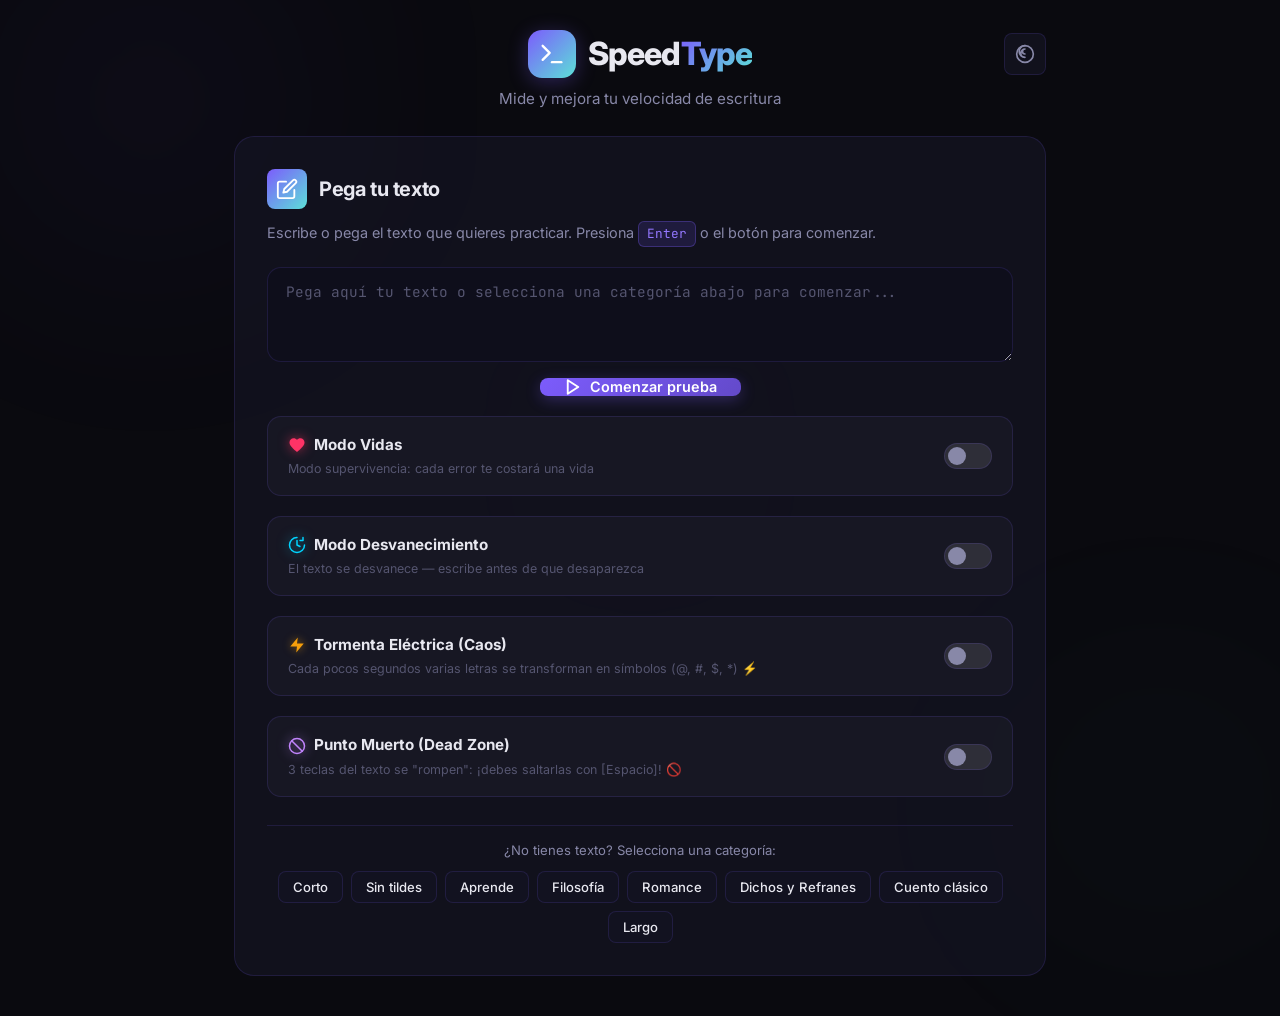
==== commit 40fed021: "Add files via upload" ====
--- a/index.html
+++ b/index.html
@@ -132,6 +132,85 @@
                         </div>
                     </div>
 
+                    <!-- Modo Desvanecimiento Switch & Speed Selector -->
+                    <div class="survival-mode-card fade-mode-card">
+                        <div class="survival-toggle-row">
+                            <div class="survival-info">
+                                <span class="survival-title">
+                                    <svg width="18" height="18" viewBox="0 0 24 24" fill="none" stroke="currentColor" stroke-width="2" stroke-linecap="round" stroke-linejoin="round" class="fade-icon">
+                                        <path d="M12 2a10 10 0 1 0 10 10"></path>
+                                        <path d="M12 6v6l4 2"></path>
+                                        <path d="M20 2v4h-4"></path>
+                                    </svg>
+                                    Modo Desvanecimiento
+                                </span>
+                                <span class="survival-subtitle">El texto se desvanece — escribe antes de que desaparezca</span>
+                            </div>
+                            <label class="switch-toggle" for="fade-mode-switch">
+                                <input type="checkbox" id="fade-mode-switch">
+                                <span class="slider slider-fade round"></span>
+                            </label>
+                        </div>
+
+                        <!-- Selector de velocidad animado -->
+                        <div class="difficulty-wrapper hidden" id="fade-speed-wrapper">
+                            <span class="difficulty-label">Velocidad de desvanecimiento:</span>
+                            <div class="difficulty-options fade-speed-options">
+                                <button type="button" class="btn-diff btn-speed" data-wpm="20">
+                                    <span class="diff-tag">Lento</span>
+                                    <span class="diff-val fade-val">20 WPM</span>
+                                </button>
+                                <button type="button" class="btn-diff btn-speed active" data-wpm="40">
+                                    <span class="diff-tag">Medio</span>
+                                    <span class="diff-val fade-val">40 WPM</span>
+                                </button>
+                                <button type="button" class="btn-diff btn-speed diff-hardcore" data-wpm="60">
+                                    <span class="diff-tag">Rápido</span>
+                                    <span class="diff-val fade-val">60 WPM</span>
+                                </button>
+                            </div>
+                        </div>
+                    </div>
+
+                    <!-- Modo Tormenta Eléctrica (Caos) Switch -->
+                    <div class="survival-mode-card storm-mode-card">
+                        <div class="survival-toggle-row">
+                            <div class="survival-info">
+                                <span class="survival-title">
+                                    <svg width="18" height="18" viewBox="0 0 24 24" fill="currentColor" class="storm-icon">
+                                        <polygon points="13 2 3 14 12 14 11 22 21 10 12 10 13 2"></polygon>
+                                    </svg>
+                                    Tormenta Eléctrica (Caos)
+                                </span>
+                                <span class="survival-subtitle">Cada pocos segundos varias letras se transforman en símbolos (@, #, $, *) ⚡</span>
+                            </div>
+                            <label class="switch-toggle" for="storm-mode-switch">
+                                <input type="checkbox" id="storm-mode-switch">
+                                <span class="slider slider-storm round"></span>
+                            </label>
+                        </div>
+                    </div>
+
+                    <!-- Punto Muerto (Dead Zone) Switch -->
+                    <div class="survival-mode-card deadzone-mode-card">
+                        <div class="survival-toggle-row">
+                            <div class="survival-info">
+                                <span class="survival-title">
+                                    <svg width="18" height="18" viewBox="0 0 24 24" fill="none" stroke="currentColor" stroke-width="2" stroke-linecap="round" stroke-linejoin="round" class="deadzone-icon">
+                                        <circle cx="12" cy="12" r="10"></circle>
+                                        <line x1="4.93" y1="4.93" x2="19.07" y2="19.07"></line>
+                                    </svg>
+                                    Punto Muerto (Dead Zone)
+                                </span>
+                                <span class="survival-subtitle">3 teclas del texto se "rompen": ¡debes saltarlas con [Espacio]! 🚫</span>
+                            </div>
+                            <label class="switch-toggle" for="deadzone-mode-switch">
+                                <input type="checkbox" id="deadzone-mode-switch">
+                                <span class="slider slider-deadzone round"></span>
+                            </label>
+                        </div>
+                    </div>
+
                     <div class="random-text-container">
                         <p class="random-text-title">¿No tienes texto? Selecciona una categoría:</p>
                         <div class="random-buttons">
@@ -159,6 +238,12 @@
                 </div>
             </div>
 
+            <!-- Dead Zone Banner -->
+            <div id="deadzone-banner" class="deadzone-banner hidden">
+                <span class="deadzone-banner-icon">⚠️</span>
+                <span id="deadzone-banner-text">¡Teclas <span id="deadzone-keys" class="deadzone-keys"></span> rotas! Usa <kbd>[Espacio]</kbd> para saltarlas.</span>
+            </div>
+
             <!-- Stats Bar -->
             <div class="stats-bar" id="stats-bar">
                 <div class="stat-card glass-card-mini">
@@ -182,6 +267,12 @@
                     <span id="lives-display" class="stat-value lives-highlight">
                         <span id="lives-count">5</span>
                         <span id="lives-hearts" class="lives-hearts">❤️❤️❤️❤️❤️</span>
+                    </span>
+                </div>
+                <div class="stat-card glass-card-mini hidden" id="combo-stat-card">
+                    <span class="stat-label" id="combo-label">Combo</span>
+                    <span id="combo-display" class="stat-value combo-highlight">
+                        <span id="combo-count">0</span><small id="combo-suffix">x</small>
                     </span>
                 </div>
             </div>
@@ -284,6 +375,9 @@
         </section>
     </div>
 
+    <!-- Achievement Toast Container -->
+    <div id="achievement-container" class="achievement-container"></div>
+
     <!-- Scripts -->
     <script src="texts.js"></script>
     <script src="app.js"></script>
--- a/styles.css
+++ b/styles.css
@@ -1490,4 +1490,332 @@
     -webkit-background-clip: text;
     -webkit-text-fill-color: transparent;
     background-clip: text;
+}
+
+/* ===================================================
+   MODO DESVANECIMIENTO — ESTILOS & ANIMACIONES
+   =================================================== */
+
+/* Acento diferenciado: cyan/teal para el modo fade */
+.fade-mode-card .survival-title .fade-icon {
+    color: #00d4ff;
+    filter: drop-shadow(0 0 6px rgba(0, 212, 255, 0.6));
+    animation: fade-icon-pulse 2.4s infinite ease-in-out;
+}
+
+@keyframes fade-icon-pulse {
+    0%, 100% { opacity: 1; filter: drop-shadow(0 0 4px rgba(0, 212, 255, 0.4)); }
+    50%       { opacity: 0.6; filter: drop-shadow(0 0 10px rgba(0, 212, 255, 0.8)); }
+}
+
+/* Slider variante cyan para el switch de Fade Mode */
+.switch-toggle input:checked + .slider.slider-fade {
+    background-color: rgba(0, 212, 255, 0.2);
+    border-color: #00d4ff;
+    box-shadow: 0 0 12px rgba(0, 212, 255, 0.45);
+}
+
+.switch-toggle input:checked + .slider.slider-fade::before {
+    background-color: #00d4ff;
+    box-shadow: 0 0 10px #00d4ff;
+}
+
+/* Botones de velocidad activos en cyan */
+.btn-speed.active {
+    border-color: #00d4ff !important;
+    background: linear-gradient(135deg, rgba(0, 212, 255, 0.15), rgba(0, 180, 220, 0.05)) !important;
+    box-shadow: 0 0 14px rgba(0, 212, 255, 0.3) !important;
+    color: var(--text-primary) !important;
+}
+
+.btn-speed.active.diff-hardcore {
+    border-color: #00aaff !important;
+    box-shadow: 0 0 18px rgba(0, 170, 255, 0.5) !important;
+}
+
+.btn-speed:hover {
+    border-color: rgba(0, 212, 255, 0.45) !important;
+    background: rgba(0, 212, 255, 0.06) !important;
+    color: var(--text-primary) !important;
+}
+
+.fade-val {
+    color: #00d4ff;
+    opacity: 0.85;
+}
+
+/* ===== ATMÓSFERA FADE MODE ACTIVO ===== */
+body.fade-active .glass-card.typing-card,
+body.fade-active .typing-input {
+    border-color: rgba(0, 212, 255, 0.35);
+    box-shadow: 0 0 20px rgba(0, 212, 255, 0.08);
+}
+
+body.fade-active .typing-input:focus {
+    border-color: #00d4ff;
+    box-shadow: 0 0 0 4px rgba(0, 212, 255, 0.2), 0 0 30px rgba(0, 212, 255, 0.25);
+}
+
+/* Carácter desvanecido — transición suave de opacidad */
+.char.char-faded {
+    opacity: 0 !important;
+    transition: opacity 0.35s ease-out;
+}
+
+/* Ola fantasma: borde del desvanecimiento con resplandor */
+.char.char-ghost-front {
+    opacity: 0.15;
+    text-shadow: 0 0 8px rgba(0, 212, 255, 0.7);
+    transition: opacity 0.25s ease-out, text-shadow 0.25s ease-out;
+}
+
+/* Game Over por colisión: tarjeta estilo cyan-ghost */
+.results-card.ghost-over-state .results-badge {
+    background: linear-gradient(135deg, #006688, #003355);
+    box-shadow: 0 0 25px rgba(0, 212, 255, 0.45);
+}
+
+.results-card.ghost-over-state .results-title {
+    background: linear-gradient(135deg, #00d4ff, #0077aa);
+    -webkit-background-clip: text;
+    -webkit-text-fill-color: transparent;
+    background-clip: text;
+}
+
+/* ===================================================
+   1. SISTEMA DE RACHAS (COMBO GENERAL — VERDE ELEGANTE)
+   =================================================== */
+
+.combo-highlight {
+    color: #22c55e;
+    text-shadow: 0 0 6px rgba(34, 197, 94, 0.3);
+}
+
+.combo-highlight small {
+    font-size: 0.65em;
+    opacity: 0.8;
+}
+
+/* Letras en Racha Activa (Verde suave y armónico) */
+.char.char-on-fire {
+    color: #4ade80 !important;
+    text-shadow: 0 0 4px rgba(34, 197, 94, 0.5), 0 0 8px rgba(74, 222, 128, 0.25) !important;
+    animation: streak-glow 0.8s infinite alternate ease-in-out;
+}
+
+@keyframes streak-glow {
+    0% {
+        text-shadow: 0 0 3px rgba(34, 197, 94, 0.4), 0 0 6px rgba(74, 222, 128, 0.2);
+    }
+    100% {
+        text-shadow: 0 0 6px rgba(34, 197, 94, 0.6), 0 0 12px rgba(74, 222, 128, 0.35);
+    }
+}
+
+.typing-card.on-fire {
+    border-color: rgba(34, 197, 94, 0.35) !important;
+    box-shadow: 0 0 20px rgba(34, 197, 94, 0.12), inset 0 0 10px rgba(34, 197, 94, 0.05) !important;
+}
+
+.typing-input.on-fire-border {
+    border-color: #22c55e !important;
+    box-shadow: 0 0 0 3px rgba(34, 197, 94, 0.18), 0 0 16px rgba(34, 197, 94, 0.2) !important;
+}
+
+/* ===================================================
+   2. MÓDULO: TORMENTA ELÉCTRICA (MODO CAOS)
+   =================================================== */
+
+.storm-mode-card .storm-icon {
+    color: #f59e0b;
+    filter: drop-shadow(0 0 4px rgba(245, 158, 11, 0.6));
+}
+
+.switch-toggle input:checked + .slider.slider-storm {
+    background-color: rgba(245, 158, 11, 0.2);
+    border-color: #f59e0b;
+    box-shadow: 0 0 10px rgba(245, 158, 11, 0.35);
+}
+
+.switch-toggle input:checked + .slider.slider-storm::before {
+    background-color: #f59e0b;
+    box-shadow: 0 0 8px #f59e0b;
+}
+
+/* Carácter caotizado por la tormenta — Nítido, legible y sin exceso fosforescente */
+.char.char-scrambled {
+    color: #f59e0b !important;
+    background: rgba(245, 158, 11, 0.16);
+    border: 1px solid rgba(245, 158, 11, 0.4);
+    border-radius: 4px;
+    padding: 0 3px;
+    font-weight: 700;
+    text-shadow: 0 0 3px rgba(245, 158, 11, 0.35);
+}
+
+body.storm-active .glass-card.typing-card {
+    border-color: rgba(245, 158, 11, 0.3);
+    box-shadow: 0 0 16px rgba(245, 158, 11, 0.06);
+}
+
+/* ===================================================
+   3. MÓDULO: PUNTO MUERTO (DEAD ZONE)
+   =================================================== */
+
+.deadzone-mode-card .deadzone-icon {
+    color: #c084fc;
+    filter: drop-shadow(0 0 6px rgba(192, 132, 252, 0.7));
+}
+
+.switch-toggle input:checked + .slider.slider-deadzone {
+    background-color: rgba(192, 132, 252, 0.2);
+    border-color: #c084fc;
+    box-shadow: 0 0 12px rgba(192, 132, 252, 0.45);
+}
+
+.switch-toggle input:checked + .slider.slider-deadzone::before {
+    background-color: #c084fc;
+    box-shadow: 0 0 10px #c084fc;
+}
+
+/* Banner de Dead Zone */
+.deadzone-banner {
+    display: flex;
+    align-items: center;
+    justify-content: center;
+    gap: 10px;
+    background: linear-gradient(135deg, rgba(239, 68, 68, 0.2), rgba(168, 85, 247, 0.2));
+    border: 1px solid rgba(239, 68, 68, 0.4);
+    border-radius: var(--radius-md);
+    padding: 10px 18px;
+    margin-bottom: 16px;
+    font-size: 0.95rem;
+    font-weight: 500;
+    color: var(--text-primary);
+    backdrop-filter: blur(12px);
+    box-shadow: 0 4px 16px rgba(239, 68, 68, 0.15);
+    animation: banner-pulse 3s infinite ease-in-out;
+}
+
+@keyframes banner-pulse {
+    0%, 100% { box-shadow: 0 4px 16px rgba(239, 68, 68, 0.15); }
+    50% { box-shadow: 0 4px 24px rgba(239, 68, 68, 0.35); }
+}
+
+.deadzone-keys {
+    display: inline-flex;
+    gap: 6px;
+    margin: 0 4px;
+}
+
+.deadzone-key-pill {
+    background: rgba(239, 68, 68, 0.2);
+    border: 1px solid rgba(239, 68, 68, 0.5);
+    color: #fca5a5;
+    padding: 2px 8px;
+    border-radius: 6px;
+    font-family: var(--font-mono);
+    font-weight: 700;
+    text-decoration: line-through;
+    text-shadow: 0 0 4px rgba(239, 68, 68, 0.5);
+}
+
+body.deadzone-active .glass-card.typing-card {
+    border-color: rgba(192, 132, 252, 0.35);
+}
+
+/* ===================================================
+   4. MÓDULO: SISTEMA DE LOGROS (ACHIEVEMENTS TOASTS)
+   =================================================== */
+
+.achievement-container {
+    position: fixed;
+    bottom: 24px;
+    right: 24px;
+    z-index: 1000;
+    display: flex;
+    flex-direction: column;
+    gap: 12px;
+    pointer-events: none;
+}
+
+.achievement-toast {
+    pointer-events: auto;
+    display: flex;
+    align-items: center;
+    gap: 14px;
+    background: rgba(18, 18, 30, 0.88);
+    border: 1px solid rgba(255, 215, 0, 0.4);
+    box-shadow: 0 8px 30px rgba(0, 0, 0, 0.4), 0 0 20px rgba(255, 215, 0, 0.2);
+    backdrop-filter: blur(16px);
+    -webkit-backdrop-filter: blur(16px);
+    border-radius: var(--radius-md);
+    padding: 14px 20px;
+    min-width: 290px;
+    max-width: 380px;
+    animation: toast-slide-in 0.45s cubic-bezier(0.16, 1, 0.3, 1) forwards;
+    transition: transform 0.3s ease, opacity 0.3s ease;
+}
+
+.achievement-toast.toast-hiding {
+    animation: toast-slide-out 0.4s ease forwards;
+}
+
+@keyframes toast-slide-in {
+    from {
+        opacity: 0;
+        transform: translateX(100%) scale(0.9);
+    }
+    to {
+        opacity: 1;
+        transform: translateX(0) scale(1);
+    }
+}
+
+@keyframes toast-slide-out {
+    from {
+        opacity: 1;
+        transform: translateX(0) scale(1);
+    }
+    to {
+        opacity: 0;
+        transform: translateX(120%) scale(0.9);
+    }
+}
+
+.achievement-icon {
+    font-size: 2rem;
+    line-height: 1;
+    filter: drop-shadow(0 0 8px rgba(255, 215, 0, 0.5));
+    animation: icon-bounce 1s infinite alternate ease-in-out;
+}
+
+@keyframes icon-bounce {
+    0% { transform: translateY(0); }
+    100% { transform: translateY(-3px); }
+}
+
+.achievement-text {
+    display: flex;
+    flex-direction: column;
+    gap: 2px;
+}
+
+.achievement-badge {
+    font-size: 0.65rem;
+    font-weight: 800;
+    text-transform: uppercase;
+    letter-spacing: 0.08em;
+    color: #ffd700;
+}
+
+.achievement-title {
+    font-size: 0.95rem;
+    font-weight: 700;
+    color: #ffffff;
+}
+
+.achievement-desc {
+    font-size: 0.8rem;
+    color: var(--text-secondary);
 }
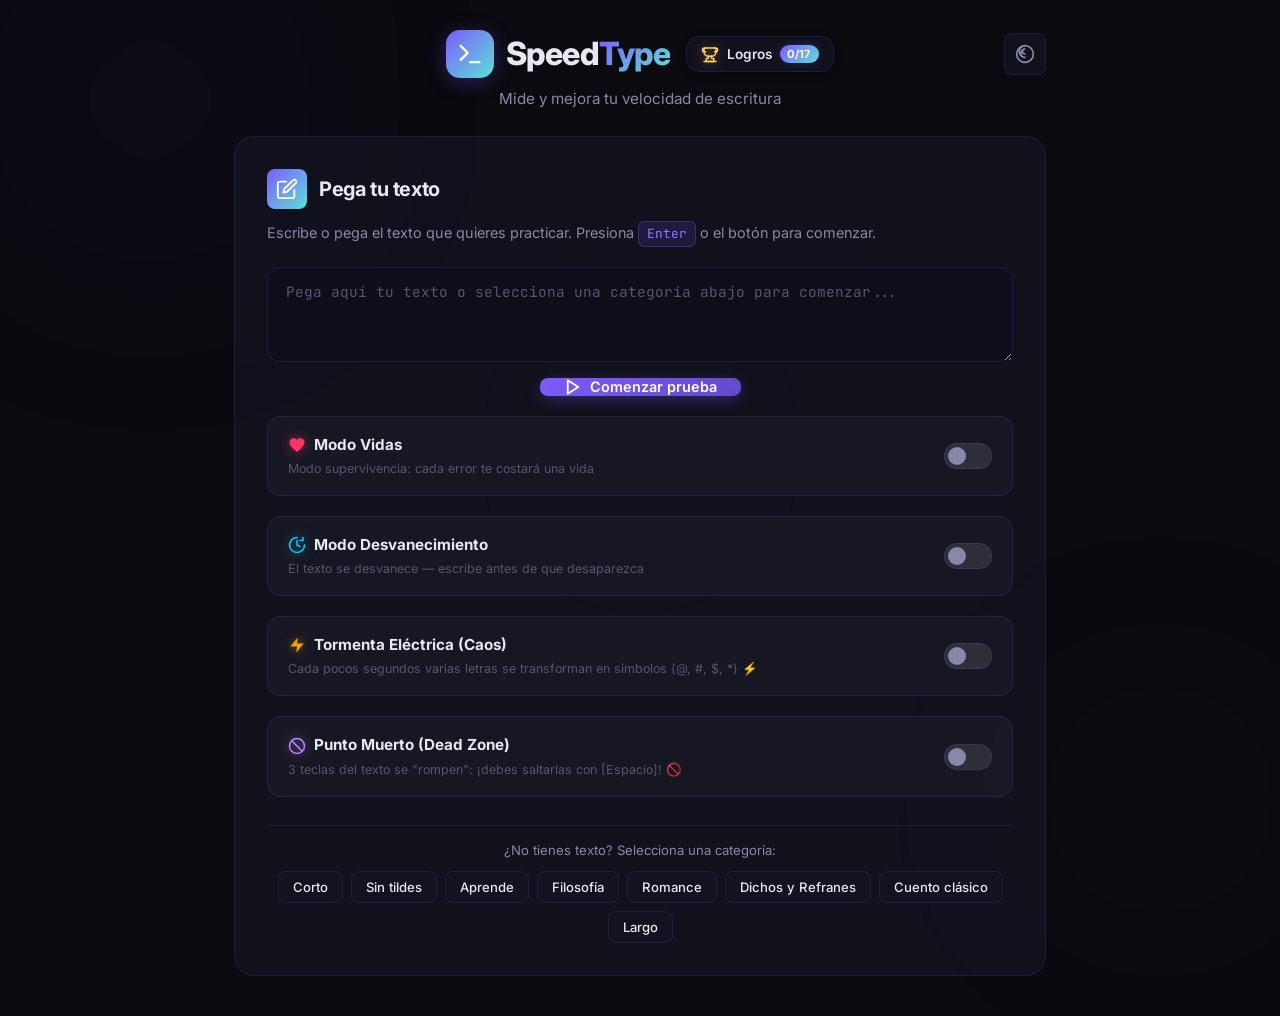
==== commit 51bcf73d: "Add files via upload" ====
--- a/index.html
+++ b/index.html
@@ -29,37 +29,52 @@
                     <span class="logo-text">Speed<span class="logo-accent">Type</span></span>
                 </div>
 
-                <!-- Theme Menu -->
-                <div class="theme-menu" id="theme-menu">
-                    <button class="theme-toggle-btn" id="theme-toggle" aria-label="Cambiar tema" title="Cambiar tema">
-                        <svg width="20" height="20" viewBox="0 0 24 24" fill="none" stroke="currentColor" stroke-width="2" stroke-linecap="round" stroke-linejoin="round">
-                            <circle cx="12" cy="12" r="10"></circle>
-                            <path d="M12 2a7 7 0 0 0 0 14 5 5 0 0 1 0 -10 3 3 0 0 0 0 6"></path>
-                        </svg>
+                <div class="header-actions">
+                    <!-- Achievements Button -->
+                    <button class="achievements-toggle-btn" id="achievements-toggle" aria-label="Ver logros" title="Ver logros">
+                        <svg width="18" height="18" viewBox="0 0 24 24" fill="none" stroke="currentColor" stroke-width="2" stroke-linecap="round" stroke-linejoin="round">
+                            <path d="M6 9H4.5a2.5 2.5 0 0 1 0-5H6"></path>
+                            <path d="M18 9h1.5a2.5 2.5 0 0 0 0-5H18"></path>
+                            <path d="M4 22h16"></path>
+                            <path d="M10 14.66V17c0 .55-.45 1-1 1H7v4h10v-4h-2c-.55 0-1-.45-1-1v-2.34"></path>
+                            <path d="M6 4h12a2 2 0 0 1 2 2v3a6 6 0 0 1-6 6h-4a6 6 0 0 1-6-6V6a2 2 0 0 1 2-2z"></path>
+                        </svg>
+                        <span>Logros</span>
+                        <span class="achievements-badge-count" id="achievements-badge-count">0/17</span>
                     </button>
-                    <div class="theme-dropdown hidden" id="theme-dropdown">
-                        <span class="theme-dropdown-title">Temas</span>
-                        <div class="theme-options">
-                            <button class="theme-option" data-theme="dark">
-                                <span class="theme-swatch" style="background: linear-gradient(135deg, #14141f, #7c5cfc)"></span>
-                                <span>Oscuro</span>
-                            </button>
-                            <button class="theme-option" data-theme="light">
-                                <span class="theme-swatch" style="background: linear-gradient(135deg, #f0eff5, #8b7bd4)"></span>
-                                <span>Claro</span>
-                            </button>
-                            <button class="theme-option" data-theme="violet">
-                                <span class="theme-swatch" style="background: linear-gradient(135deg, #1e1530, #a78bfa)"></span>
-                                <span>Violeta</span>
-                            </button>
-                            <button class="theme-option" data-theme="rose">
-                                <span class="theme-swatch" style="background: linear-gradient(135deg, #1e1418, #d4979e)"></span>
-                                <span>Rosa</span>
-                            </button>
-                            <button class="theme-option" data-theme="green">
-                                <span class="theme-swatch" style="background: linear-gradient(135deg, #111e16, #7cc8a0)"></span>
-                                <span>Verde</span>
-                            </button>
+
+                    <!-- Theme Menu -->
+                    <div class="theme-menu" id="theme-menu">
+                        <button class="theme-toggle-btn" id="theme-toggle" aria-label="Cambiar tema" title="Cambiar tema">
+                            <svg width="20" height="20" viewBox="0 0 24 24" fill="none" stroke="currentColor" stroke-width="2" stroke-linecap="round" stroke-linejoin="round">
+                                <circle cx="12" cy="12" r="10"></circle>
+                                <path d="M12 2a7 7 0 0 0 0 14 5 5 0 0 1 0 -10 3 3 0 0 0 0 6"></path>
+                            </svg>
+                        </button>
+                        <div class="theme-dropdown hidden" id="theme-dropdown">
+                            <span class="theme-dropdown-title">Temas</span>
+                            <div class="theme-options">
+                                <button class="theme-option" data-theme="dark">
+                                    <span class="theme-swatch" style="background: linear-gradient(135deg, #14141f, #7c5cfc)"></span>
+                                    <span>Oscuro</span>
+                                </button>
+                                <button class="theme-option" data-theme="light">
+                                    <span class="theme-swatch" style="background: linear-gradient(135deg, #f0eff5, #8b7bd4)"></span>
+                                    <span>Claro</span>
+                                </button>
+                                <button class="theme-option" data-theme="violet">
+                                    <span class="theme-swatch" style="background: linear-gradient(135deg, #1e1530, #a78bfa)"></span>
+                                    <span>Violeta</span>
+                                </button>
+                                <button class="theme-option" data-theme="rose">
+                                    <span class="theme-swatch" style="background: linear-gradient(135deg, #1e1418, #d4979e)"></span>
+                                    <span>Rosa</span>
+                                </button>
+                                <button class="theme-option" data-theme="green">
+                                    <span class="theme-swatch" style="background: linear-gradient(135deg, #111e16, #7cc8a0)"></span>
+                                    <span>Verde</span>
+                                </button>
+                            </div>
                         </div>
                     </div>
                 </div>
@@ -82,6 +97,18 @@
                 <p class="card-description">Escribe o pega el texto que quieres practicar. Presiona <kbd>Enter</kbd> o el botón para comenzar.</p>
                 <textarea id="text-input" class="text-input" placeholder="Pega aquí tu texto o selecciona una categoría abajo para comenzar..." rows="3"></textarea>
                 
+                <!-- Anti-Cheat Warning Feedback -->
+                <div id="anticheat-warning" class="anticheat-warning hidden">
+                    <div class="anticheat-warning-icon">⚠️</div>
+                    <div class="anticheat-warning-body">
+                        <span class="anticheat-warning-title">Texto no válido para logros</span>
+                        <span id="anticheat-warning-desc" class="anticheat-warning-desc">Asegúrate de usar un texto real con palabras variadas.</span>
+                    </div>
+                    <button type="button" class="btn-practice-start" id="btn-practice-start" title="Jugar sin registro de logros">
+                        Modo Práctica
+                    </button>
+                </div>
+
                 <div style="display: flex; flex-direction: column; gap: 14px; margin-top: 8px;">
                     <button id="start-btn" class="btn btn-primary" style="margin: 0 auto; width: auto; padding: 0 24px;">
                         <svg width="18" height="18" viewBox="0 0 24 24" fill="none" stroke="currentColor" stroke-width="2.5" stroke-linecap="round" stroke-linejoin="round">
@@ -164,9 +191,13 @@
                                     <span class="diff-tag">Medio</span>
                                     <span class="diff-val fade-val">40 WPM</span>
                                 </button>
-                                <button type="button" class="btn-diff btn-speed diff-hardcore" data-wpm="60">
+                                <button type="button" class="btn-diff btn-speed" data-wpm="60">
                                     <span class="diff-tag">Rápido</span>
                                     <span class="diff-val fade-val">60 WPM</span>
+                                </button>
+                                <button type="button" class="btn-diff btn-speed diff-hardcore" data-wpm="80">
+                                    <span class="diff-tag">Pro</span>
+                                    <span class="diff-val fade-val">80 WPM</span>
                                 </button>
                             </div>
                         </div>
@@ -242,6 +273,12 @@
             <div id="deadzone-banner" class="deadzone-banner hidden">
                 <span class="deadzone-banner-icon">⚠️</span>
                 <span id="deadzone-banner-text">¡Teclas <span id="deadzone-keys" class="deadzone-keys"></span> rotas! Usa <kbd>[Espacio]</kbd> para saltarlas.</span>
+            </div>
+
+            <!-- Practice Mode Banner (Anti-Cheat) -->
+            <div id="practice-mode-banner" class="practice-mode-banner hidden">
+                <span class="practice-banner-icon">⚠️</span>
+                <span id="practice-banner-text"><strong>Modo Práctica:</strong> Logros desactivados para este texto.</span>
             </div>
 
             <!-- Stats Bar -->
@@ -375,6 +412,53 @@
         </section>
     </div>
 
+    <!-- Achievements Modal / Panel -->
+    <div id="achievements-modal" class="achievements-modal-overlay hidden">
+        <div class="achievements-panel glass-card">
+            <div class="achievements-header">
+                <div class="achievements-title-group">
+                    <div class="achievements-icon-main">🏆</div>
+                    <div>
+                        <h2 class="achievements-title">Salón de Logros</h2>
+                        <p class="achievements-subtitle">Progreso y retos de mecanografía</p>
+                    </div>
+                </div>
+                <button class="achievements-close-btn" id="achievements-close" aria-label="Cerrar modal">
+                    <svg width="20" height="20" viewBox="0 0 24 24" fill="none" stroke="currentColor" stroke-width="2" stroke-linecap="round" stroke-linejoin="round">
+                        <line x1="18" y1="6" x2="6" y2="18"></line>
+                        <line x1="6" y1="6" x2="18" y2="18"></line>
+                    </svg>
+                </button>
+            </div>
+
+            <!-- Global Progress Bar -->
+            <div class="achievements-summary">
+                <div class="achievements-progress-info">
+                    <span class="achievements-progress-label">Progreso Total</span>
+                    <span class="achievements-progress-score" id="achievements-progress-score">0 / 17 (0%)</span>
+                </div>
+                <div class="achievements-bar-container">
+                    <div class="achievements-bar-fill" id="achievements-bar-fill" style="width: 0%;"></div>
+                </div>
+            </div>
+
+            <!-- Category Filter Tabs -->
+            <div class="achievements-categories" id="achievements-categories">
+                <button class="ach-cat-btn active" data-category="all">Todos</button>
+                <button class="ach-cat-btn" data-category="rachas">🔥 Rachas</button>
+                <button class="ach-cat-btn" data-category="velocidad">⚡ Velocidad</button>
+                <button class="ach-cat-btn" data-category="precision">🎯 Precisión</button>
+                <button class="ach-cat-btn" data-category="vidas">❤️ Supervivencia</button>
+                <button class="ach-cat-btn" data-category="persistencia">👑 Persistencia</button>
+            </div>
+
+            <!-- Achievements Grid -->
+            <div class="achievements-grid" id="achievements-grid">
+                <!-- Dynamically rendered via JS -->
+            </div>
+        </div>
+    </div>
+
     <!-- Achievement Toast Container -->
     <div id="achievement-container" class="achievement-container"></div>
 
--- a/styles.css
+++ b/styles.css
@@ -1725,14 +1725,396 @@
 }
 
 /* ===================================================
-   4. MÓDULO: SISTEMA DE LOGROS (ACHIEVEMENTS TOASTS)
+   4. MÓDULO: SISTEMA DE LOGROS (ACHIEVEMENTS SYSTEM & MODAL)
    =================================================== */
 
+.header-actions {
+    display: flex;
+    align-items: center;
+    gap: 12px;
+}
+
+.achievements-toggle-btn {
+    display: inline-flex;
+    align-items: center;
+    gap: 8px;
+    background: var(--bg-card);
+    border: 1px solid var(--border-color);
+    color: var(--text-primary);
+    padding: 8px 14px;
+    border-radius: var(--radius-md);
+    font-family: var(--font-sans);
+    font-size: 0.85rem;
+    font-weight: 600;
+    cursor: pointer;
+    backdrop-filter: blur(12px);
+    -webkit-backdrop-filter: blur(12px);
+    transition: all var(--transition-normal);
+    box-shadow: 0 2px 10px rgba(0, 0, 0, 0.15);
+}
+
+.achievements-toggle-btn svg {
+    color: #ffd166;
+    filter: drop-shadow(0 0 6px rgba(255, 209, 102, 0.4));
+    transition: transform var(--transition-fast);
+}
+
+.achievements-toggle-btn:hover {
+    background: var(--bg-card-hover);
+    border-color: var(--accent-primary);
+    transform: translateY(-2px);
+    box-shadow: 0 4px 16px var(--accent-glow);
+}
+
+.achievements-toggle-btn:hover svg {
+    transform: scale(1.15) rotate(-5deg);
+}
+
+.achievements-badge-count {
+    background: linear-gradient(135deg, var(--accent-primary), var(--accent-secondary));
+    color: #ffffff;
+    font-size: 0.7rem;
+    font-weight: 700;
+    padding: 2px 7px;
+    border-radius: 20px;
+    letter-spacing: 0.02em;
+    box-shadow: 0 0 8px var(--accent-glow);
+}
+
+/* Modal Overlay */
+.achievements-modal-overlay {
+    position: fixed;
+    top: 0;
+    left: 0;
+    width: 100vw;
+    height: 100vh;
+    background: rgba(8, 8, 16, 0.78);
+    backdrop-filter: blur(12px);
+    -webkit-backdrop-filter: blur(12px);
+    z-index: 9999;
+    display: flex;
+    align-items: center;
+    justify-content: center;
+    padding: 20px;
+    opacity: 1;
+    visibility: visible;
+    transition: opacity 0.3s ease, visibility 0.3s ease;
+}
+
+.achievements-modal-overlay.hidden {
+    opacity: 0;
+    visibility: hidden;
+    pointer-events: none;
+}
+
+/* Modal Panel */
+.achievements-panel {
+    width: 100%;
+    max-width: 860px;
+    max-height: 88vh;
+    display: flex;
+    flex-direction: column;
+    padding: 28px;
+    border-radius: var(--radius-lg);
+    background: var(--bg-card);
+    border: 1px solid var(--border-color);
+    box-shadow: 0 20px 60px rgba(0, 0, 0, 0.5), 0 0 35px var(--accent-glow);
+    animation: modal-pop 0.35s cubic-bezier(0.16, 1, 0.3, 1) forwards;
+    overflow: hidden;
+}
+
+@keyframes modal-pop {
+    from {
+        opacity: 0;
+        transform: scale(0.92) translateY(12px);
+    }
+    to {
+        opacity: 1;
+        transform: scale(1) translateY(0);
+    }
+}
+
+.achievements-header {
+    display: flex;
+    align-items: center;
+    justify-content: space-between;
+    padding-bottom: 18px;
+    border-bottom: 1px solid var(--border-color);
+}
+
+.achievements-title-group {
+    display: flex;
+    align-items: center;
+    gap: 14px;
+}
+
+.achievements-icon-main {
+    font-size: 2.2rem;
+    filter: drop-shadow(0 0 10px rgba(255, 209, 102, 0.5));
+    animation: icon-bounce 1.5s infinite alternate ease-in-out;
+}
+
+.achievements-title {
+    font-size: 1.45rem;
+    font-weight: 800;
+    color: var(--text-primary);
+    margin: 0;
+    letter-spacing: -0.02em;
+}
+
+.achievements-subtitle {
+    font-size: 0.85rem;
+    color: var(--text-secondary);
+    margin: 2px 0 0 0;
+}
+
+.achievements-close-btn {
+    background: rgba(255, 255, 255, 0.05);
+    border: 1px solid var(--border-color);
+    color: var(--text-secondary);
+    width: 36px;
+    height: 36px;
+    border-radius: 50%;
+    display: flex;
+    align-items: center;
+    justify-content: center;
+    cursor: pointer;
+    transition: all var(--transition-fast);
+}
+
+.achievements-close-btn:hover {
+    background: rgba(255, 85, 119, 0.15);
+    border-color: var(--color-error);
+    color: var(--color-error);
+    transform: rotate(90deg);
+}
+
+/* Summary & Progress */
+.achievements-summary {
+    padding: 16px 0;
+    display: flex;
+    flex-direction: column;
+    gap: 8px;
+}
+
+.achievements-progress-info {
+    display: flex;
+    justify-content: space-between;
+    align-items: center;
+    font-size: 0.85rem;
+    font-weight: 600;
+}
+
+.achievements-progress-label {
+    color: var(--text-secondary);
+    text-transform: uppercase;
+    font-size: 0.75rem;
+    letter-spacing: 0.05em;
+}
+
+.achievements-progress-score {
+    color: var(--accent-secondary);
+    font-family: var(--font-mono);
+    font-weight: 700;
+}
+
+.achievements-bar-container {
+    width: 100%;
+    height: 10px;
+    background: rgba(255, 255, 255, 0.06);
+    border-radius: 10px;
+    overflow: hidden;
+    border: 1px solid var(--border-color);
+}
+
+.achievements-bar-fill {
+    height: 100%;
+    background: linear-gradient(90deg, var(--accent-primary), var(--accent-secondary));
+    box-shadow: 0 0 12px var(--accent-secondary-glow);
+    border-radius: 10px;
+    transition: width 0.6s cubic-bezier(0.4, 0, 0.2, 1);
+}
+
+/* Category Filters */
+.achievements-categories {
+    display: flex;
+    align-items: center;
+    gap: 8px;
+    overflow-x: auto;
+    padding: 4px 0 14px 0;
+    scrollbar-width: none;
+}
+
+.achievements-categories::-webkit-scrollbar {
+    display: none;
+}
+
+.ach-cat-btn {
+    background: var(--bg-card);
+    border: 1px solid var(--border-color);
+    color: var(--text-secondary);
+    padding: 6px 14px;
+    border-radius: 20px;
+    font-family: var(--font-sans);
+    font-size: 0.8rem;
+    font-weight: 600;
+    cursor: pointer;
+    white-space: nowrap;
+    transition: all var(--transition-fast);
+}
+
+.ach-cat-btn:hover {
+    color: var(--text-primary);
+    border-color: var(--accent-primary);
+    background: var(--bg-card-hover);
+}
+
+.ach-cat-btn.active {
+    background: linear-gradient(135deg, var(--accent-primary), rgba(124, 92, 252, 0.7));
+    color: #ffffff;
+    border-color: var(--accent-primary-hover);
+    box-shadow: 0 2px 10px var(--accent-glow);
+}
+
+/* Achievements Grid */
+.achievements-grid {
+    display: grid;
+    grid-template-columns: repeat(auto-fill, minmax(230px, 1fr));
+    gap: 14px;
+    overflow-y: auto;
+    padding: 6px 4px 10px 4px;
+    margin-top: 4px;
+    max-height: 52vh;
+}
+
+.achievements-grid::-webkit-scrollbar {
+    width: 6px;
+}
+
+.achievements-grid::-webkit-scrollbar-track {
+    background: rgba(255, 255, 255, 0.02);
+    border-radius: 4px;
+}
+
+.achievements-grid::-webkit-scrollbar-thumb {
+    background: var(--border-color);
+    border-radius: 4px;
+}
+
+.achievements-grid::-webkit-scrollbar-thumb:hover {
+    background: var(--accent-primary);
+}
+
+/* Achievement Item Card */
+.ach-card {
+    background: var(--bg-input);
+    border: 1px solid var(--border-color);
+    border-radius: var(--radius-md);
+    padding: 16px;
+    display: flex;
+    flex-direction: column;
+    position: relative;
+    transition: all var(--transition-normal);
+    min-height: 140px;
+}
+
+.ach-card.ach-locked {
+    opacity: 0.58;
+    filter: grayscale(0.9);
+    border-style: dashed;
+    background: rgba(18, 18, 30, 0.4);
+}
+
+.ach-card.ach-locked:hover {
+    opacity: 0.75;
+    transform: translateY(-2px);
+    border-color: var(--text-muted);
+}
+
+.ach-card.ach-unlocked {
+    opacity: 1;
+    filter: none;
+    border-color: rgba(92, 224, 216, 0.35);
+    background: linear-gradient(145deg, rgba(25, 25, 45, 0.85), rgba(20, 30, 45, 0.7));
+    box-shadow: 0 4px 18px rgba(0, 0, 0, 0.25), 0 0 12px rgba(92, 224, 216, 0.12);
+}
+
+.ach-card.ach-unlocked:hover {
+    transform: translateY(-3px);
+    border-color: var(--accent-secondary);
+    box-shadow: 0 8px 24px rgba(0, 0, 0, 0.35), 0 0 20px var(--accent-secondary-glow);
+}
+
+.ach-card-top {
+    display: flex;
+    align-items: flex-start;
+    justify-content: space-between;
+    margin-bottom: 10px;
+}
+
+.ach-card-icon {
+    font-size: 1.8rem;
+    line-height: 1;
+    filter: drop-shadow(0 2px 6px rgba(0, 0, 0, 0.3));
+}
+
+.ach-status-badge {
+    font-size: 0.75rem;
+    padding: 3px 8px;
+    border-radius: 12px;
+    font-weight: 700;
+    display: inline-flex;
+    align-items: center;
+    gap: 4px;
+}
+
+.ach-unlocked .ach-status-badge {
+    background: rgba(34, 197, 94, 0.18);
+    color: #4ade80;
+    border: 1px solid rgba(34, 197, 94, 0.4);
+    box-shadow: 0 0 8px rgba(34, 197, 94, 0.25);
+}
+
+.ach-locked .ach-status-badge {
+    background: rgba(255, 255, 255, 0.05);
+    color: var(--text-muted);
+    border: 1px solid rgba(255, 255, 255, 0.08);
+}
+
+.ach-card-title {
+    font-size: 0.95rem;
+    font-weight: 700;
+    color: var(--text-primary);
+    margin-bottom: 4px;
+}
+
+.ach-card-desc {
+    font-size: 0.8rem;
+    color: var(--text-secondary);
+    line-height: 1.35;
+    margin-bottom: 12px;
+}
+
+.ach-card-date {
+    margin-top: auto;
+    font-size: 0.72rem;
+    color: var(--accent-secondary);
+    font-weight: 600;
+    display: flex;
+    align-items: center;
+    gap: 4px;
+}
+
+.ach-card-date svg {
+    color: #4ade80;
+}
+
+/* Toast Container & Toasts */
 .achievement-container {
     position: fixed;
     bottom: 24px;
     right: 24px;
-    z-index: 1000;
+    z-index: 10000;
     display: flex;
     flex-direction: column;
     gap: 12px;
@@ -1744,17 +2126,17 @@
     display: flex;
     align-items: center;
     gap: 14px;
-    background: rgba(18, 18, 30, 0.88);
-    border: 1px solid rgba(255, 215, 0, 0.4);
-    box-shadow: 0 8px 30px rgba(0, 0, 0, 0.4), 0 0 20px rgba(255, 215, 0, 0.2);
-    backdrop-filter: blur(16px);
-    -webkit-backdrop-filter: blur(16px);
+    background: var(--bg-card);
+    border: 1px solid rgba(255, 209, 102, 0.45);
+    box-shadow: 0 10px 32px rgba(0, 0, 0, 0.5), 0 0 24px rgba(255, 209, 102, 0.22);
+    backdrop-filter: blur(18px);
+    -webkit-backdrop-filter: blur(18px);
     border-radius: var(--radius-md);
     padding: 14px 20px;
-    min-width: 290px;
-    max-width: 380px;
-    animation: toast-slide-in 0.45s cubic-bezier(0.16, 1, 0.3, 1) forwards;
-    transition: transform 0.3s ease, opacity 0.3s ease;
+    min-width: 300px;
+    max-width: 390px;
+    animation: toast-slide-in 0.4s cubic-bezier(0.16, 1, 0.3, 1) forwards;
+    transition: all 0.4s ease;
 }
 
 .achievement-toast.toast-hiding {
@@ -1784,15 +2166,15 @@
 }
 
 .achievement-icon {
-    font-size: 2rem;
+    font-size: 2.1rem;
     line-height: 1;
-    filter: drop-shadow(0 0 8px rgba(255, 215, 0, 0.5));
+    filter: drop-shadow(0 0 10px rgba(255, 209, 102, 0.6));
     animation: icon-bounce 1s infinite alternate ease-in-out;
 }
 
 @keyframes icon-bounce {
     0% { transform: translateY(0); }
-    100% { transform: translateY(-3px); }
+    100% { transform: translateY(-4px); }
 }
 
 .achievement-text {
@@ -1802,20 +2184,156 @@
 }
 
 .achievement-badge {
-    font-size: 0.65rem;
+    font-size: 0.68rem;
     font-weight: 800;
     text-transform: uppercase;
     letter-spacing: 0.08em;
-    color: #ffd700;
+    color: #ffd166;
+    display: flex;
+    align-items: center;
+    gap: 4px;
 }
 
 .achievement-title {
     font-size: 0.95rem;
     font-weight: 700;
-    color: #ffffff;
+    color: var(--text-primary);
 }
 
 .achievement-desc {
     font-size: 0.8rem;
     color: var(--text-secondary);
+}
+
+/* ===================================================
+   5. MÓDULO: SISTEMA ANTITRAMPAS & MODO PRÁCTICA
+   =================================================== */
+
+@keyframes shake-anim {
+    0%, 100% { transform: translateX(0); }
+    20%, 60% { transform: translateX(-8px); }
+    40%, 80% { transform: translateX(8px); }
+}
+
+.shake-error {
+    animation: shake-anim 0.45s ease-in-out !important;
+}
+
+.text-input.has-anticheat-error {
+    border-color: #ff5577 !important;
+    box-shadow: 0 0 20px rgba(255, 85, 119, 0.35) !important;
+}
+
+.anticheat-warning {
+    display: flex;
+    align-items: center;
+    justify-content: space-between;
+    gap: 14px;
+    background: rgba(255, 85, 119, 0.12);
+    border: 1px solid rgba(255, 85, 119, 0.45);
+    box-shadow: 0 6px 24px rgba(255, 85, 119, 0.18);
+    backdrop-filter: blur(14px);
+    -webkit-backdrop-filter: blur(14px);
+    border-radius: var(--radius-md);
+    padding: 12px 18px;
+    margin-top: 10px;
+    animation: warning-slide-in 0.35s cubic-bezier(0.16, 1, 0.3, 1) forwards;
+}
+
+.anticheat-warning.hidden {
+    display: none;
+}
+
+@keyframes warning-slide-in {
+    from {
+        opacity: 0;
+        transform: translateY(-8px);
+    }
+    to {
+        opacity: 1;
+        transform: translateY(0);
+    }
+}
+
+.anticheat-warning-icon {
+    font-size: 1.7rem;
+    line-height: 1;
+    filter: drop-shadow(0 0 8px rgba(255, 85, 119, 0.6));
+}
+
+.anticheat-warning-body {
+    display: flex;
+    flex-direction: column;
+    gap: 2px;
+    flex: 1;
+}
+
+.anticheat-warning-title {
+    font-size: 0.9rem;
+    font-weight: 700;
+    color: #ff708f;
+    letter-spacing: -0.01em;
+}
+
+.anticheat-warning-desc {
+    font-size: 0.8rem;
+    color: var(--text-primary);
+    line-height: 1.35;
+    opacity: 0.9;
+}
+
+.btn-practice-start {
+    background: rgba(255, 209, 102, 0.15);
+    border: 1px solid rgba(255, 209, 102, 0.45);
+    color: #ffd166;
+    font-family: var(--font-sans);
+    font-size: 0.82rem;
+    font-weight: 700;
+    padding: 8px 15px;
+    border-radius: var(--radius-sm);
+    cursor: pointer;
+    white-space: nowrap;
+    transition: all var(--transition-fast);
+    box-shadow: 0 2px 8px rgba(0, 0, 0, 0.2);
+}
+
+.btn-practice-start:hover {
+    background: rgba(255, 209, 102, 0.28);
+    border-color: #ffd166;
+    transform: translateY(-1px);
+    box-shadow: 0 0 14px rgba(255, 209, 102, 0.4);
+}
+
+/* Practice Mode Banner in Typing Section */
+.practice-mode-banner {
+    display: flex;
+    align-items: center;
+    justify-content: center;
+    gap: 10px;
+    background: rgba(255, 209, 102, 0.12);
+    border: 1px solid rgba(255, 209, 102, 0.4);
+    box-shadow: 0 4px 18px rgba(255, 209, 102, 0.12);
+    backdrop-filter: blur(10px);
+    -webkit-backdrop-filter: blur(10px);
+    border-radius: var(--radius-md);
+    padding: 10px 18px;
+    margin-bottom: 16px;
+    color: #ffd166;
+    font-size: 0.85rem;
+    font-weight: 500;
+    animation: practice-pulse 3s infinite ease-in-out;
+}
+
+@keyframes practice-pulse {
+    0%, 100% { box-shadow: 0 4px 16px rgba(255, 209, 102, 0.1); }
+    50% { box-shadow: 0 4px 22px rgba(255, 209, 102, 0.25); }
+}
+
+.practice-mode-banner.hidden {
+    display: none;
+}
+
+.practice-banner-icon {
+    font-size: 1.1rem;
+    filter: drop-shadow(0 0 4px rgba(255, 209, 102, 0.6));
 }
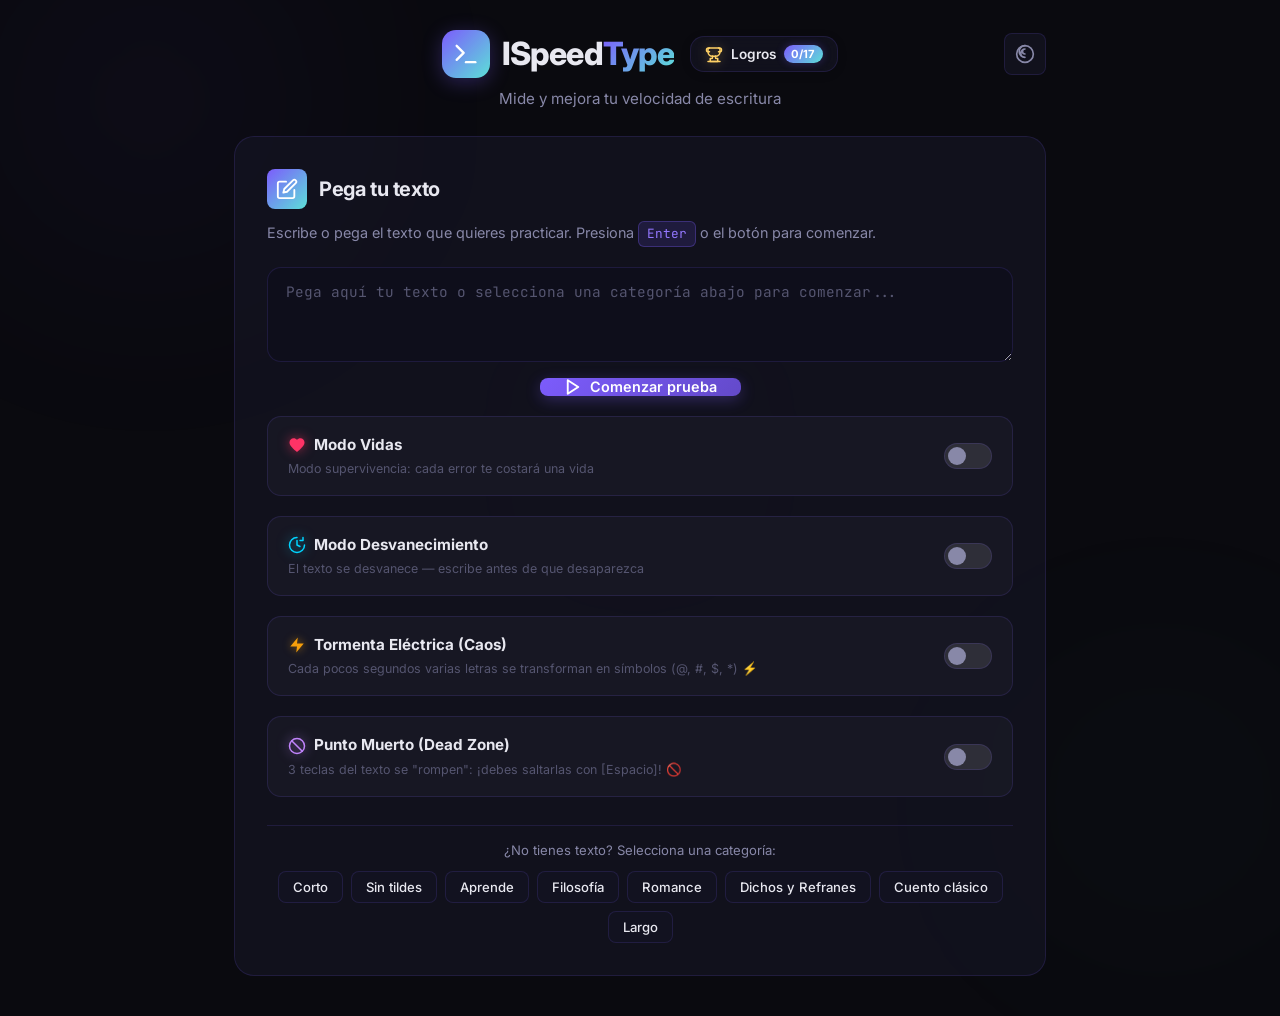
==== commit 975f5055: "Add files via upload" ====
--- a/index.html
+++ b/index.html
@@ -3,8 +3,37 @@
 <head>
     <meta charset="UTF-8">
     <meta name="viewport" content="width=device-width, initial-scale=1.0">
-    <title>SpeedType — Test de Velocidad de Mecanografía</title>
-    <meta name="description" content="Mide tu velocidad de escritura en palabras por minuto (WPM). Pega tu texto, escribe y mejora tu mecanografía.">
+    <!-- ========================================== -->
+    <!-- 🚀 CONFIGURACIÓN SEO AVANZADA PARA ISPEEDTYPE -->
+    <!-- ========================================== -->
+
+    <!-- Título optimizado con palabras clave de alta búsqueda (Máximo 60 caracteres) -->
+    <title>ISpeedType — Test de Mecanografía y Velocidad de Escritura</title>
+
+    <!-- Descripción persuasiva con gancho comercial y emojis para el buscador (Máximo 155 caracteres) -->
+    <meta name="description" content="⌨ Mide tus WPM y precisión con ISpeedType. Diviértete con modos de juego únicos: supervivencia con vidas, tormentas de símbolos y retos de mecanografía. 🚀">
+
+    <!-- Palabras clave de control para el robot de Google -->
+    <meta name="robots" content="index, follow">
+    <meta name="author" content="Holman2chila-droid">
+    <link rel="canonical" href="https://github.io">
+
+    <!-- 🌐 Optimización para Redes Sociales (Open Graph - Facebook, Discord, WhatsApp) -->
+    <meta property="og:site_name" content="ISpeedType">
+    <meta property="og:title" content="ISpeedType — Test de Mecanografía Gamificado">
+    <meta property="og:description" content="¿Qué tan rápido escribes? Pon a prueba tus dedos con vidas, textos desvanecientes y caos de símbolos. ¡Mejora tus WPM gratis!">
+    <meta property="og:type" content="website">
+    <meta property="og:url" content="https://github.io">
+    <!-- Nota: Si más adelante diseñas un logo o banner, pon su enlace en la línea de abajo -->
+    <meta property="og:image" content="https://github.io/assets/preview.png"> 
+
+    <!-- 🐦 Optimización Exclusiva para X (Twitter Card) -->
+    <meta name="twitter:card" content="summary_large_image">
+    <meta name="twitter:title" content="ISpeedType — Rompe récords de mecanografía">
+    <meta name="twitter:description" content="Esquiva teclas rotas y supera tormentas eléctricas de letras. El test de velocidad de escritura más divertido.">
+    <meta name="twitter:image" content="https://github.io/assets/preview.png">
+
+    <!-- ========================================== -->
     <link rel="preconnect" href="https://fonts.googleapis.com">
     <link rel="preconnect" href="https://fonts.gstatic.com" crossorigin>
     <link href="https://fonts.googleapis.com/css2?family=Inter:wght@300;400;500;600;700;800;900&family=JetBrains+Mono:wght@400;500;600;700&display=swap" rel="stylesheet">
@@ -26,7 +55,7 @@
                             <line x1="12" y1="19" x2="20" y2="19"></line>
                         </svg>
                     </div>
-                    <span class="logo-text">Speed<span class="logo-accent">Type</span></span>
+                    <span class="logo-text">ISpeed<span class="logo-accent">Type</span></span>
                 </div>
 
                 <div class="header-actions">
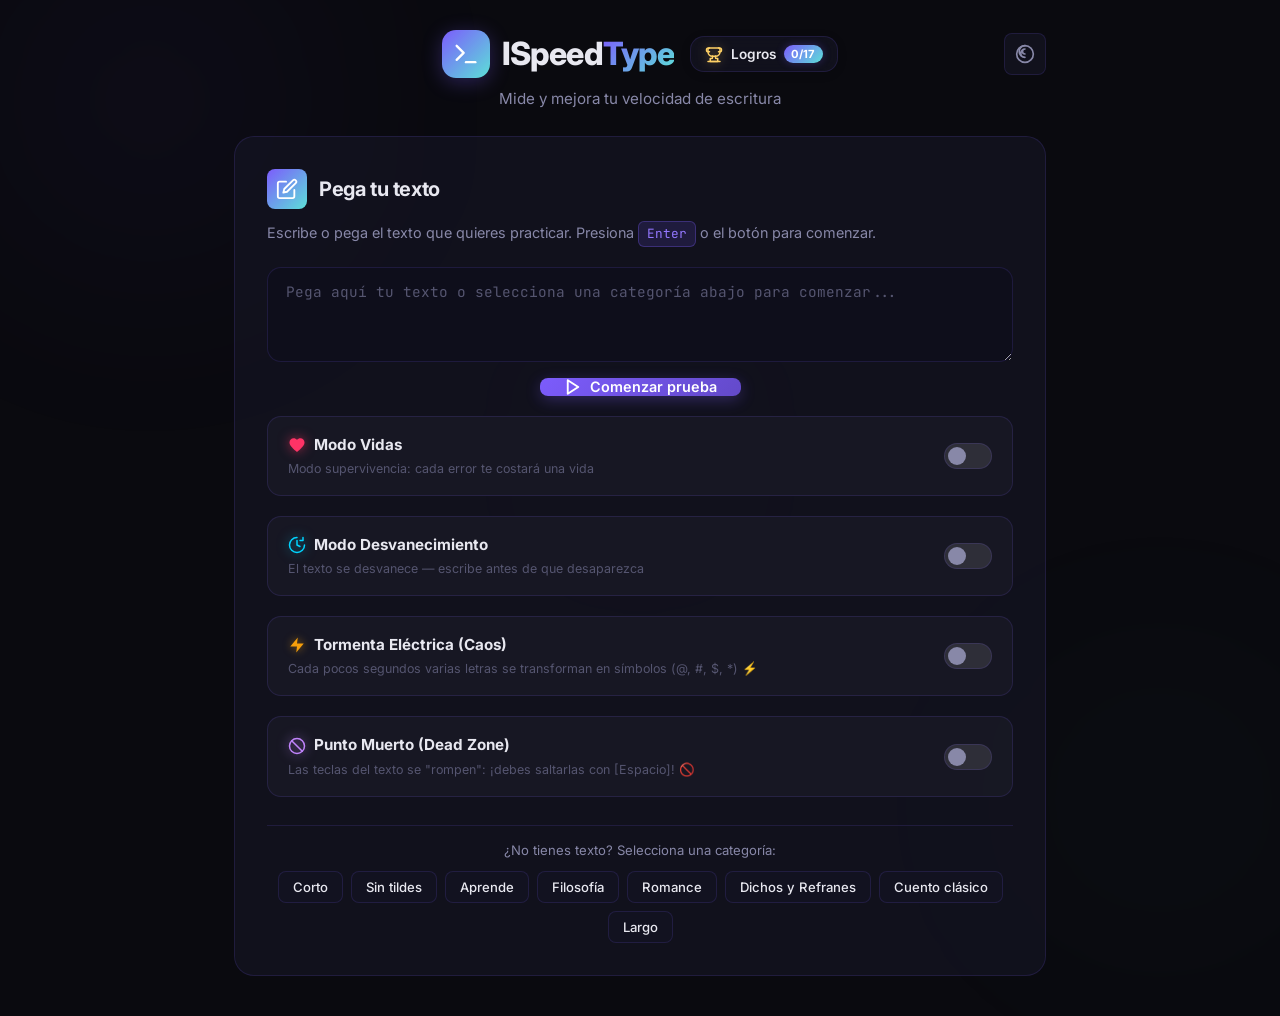
==== commit 1c88fe0d: "Add files via upload" ====
--- a/index.html
+++ b/index.html
@@ -232,7 +232,7 @@
                         </div>
                     </div>
 
-                    <!-- Modo Tormenta Eléctrica (Caos) Switch -->
+                    <!-- Modo Tormenta Eléctrica (Caos) Switch & Dificultad -->
                     <div class="survival-mode-card storm-mode-card">
                         <div class="survival-toggle-row">
                             <div class="survival-info">
@@ -249,9 +249,32 @@
                                 <span class="slider slider-storm round"></span>
                             </label>
                         </div>
-                    </div>
-
-                    <!-- Punto Muerto (Dead Zone) Switch -->
+
+                        <!-- Selector de intensidad de tormenta animado -->
+                        <div class="difficulty-wrapper hidden" id="storm-diff-wrapper">
+                            <span class="difficulty-label">Intensidad del Caos:</span>
+                            <div class="difficulty-options storm-diff-options">
+                                <button type="button" class="btn-diff btn-storm-diff" data-interval="5000" data-count="1">
+                                    <span class="diff-tag">Fácil</span>
+                                    <span class="diff-val storm-val">1 letra / 5s</span>
+                                </button>
+                                <button type="button" class="btn-diff btn-storm-diff active" data-interval="4000" data-count="2">
+                                    <span class="diff-tag">Medio</span>
+                                    <span class="diff-val storm-val">2 letras / 4s</span>
+                                </button>
+                                <button type="button" class="btn-diff btn-storm-diff" data-interval="2500" data-count="3">
+                                    <span class="diff-tag">Pro</span>
+                                    <span class="diff-val storm-val">3 letras / 2.5s</span>
+                                </button>
+                                <button type="button" class="btn-diff btn-storm-diff diff-hardcore" data-interval="1500" data-count="4">
+                                    <span class="diff-tag">Hardcore</span>
+                                    <span class="diff-val storm-val">4 letras / 1.5s</span>
+                                </button>
+                            </div>
+                        </div>
+                    </div>
+
+                    <!-- Punto Muerto (Dead Zone) Switch & Selector de Teclas -->
                     <div class="survival-mode-card deadzone-mode-card">
                         <div class="survival-toggle-row">
                             <div class="survival-info">
@@ -262,12 +285,35 @@
                                     </svg>
                                     Punto Muerto (Dead Zone)
                                 </span>
-                                <span class="survival-subtitle">3 teclas del texto se "rompen": ¡debes saltarlas con [Espacio]! 🚫</span>
+                                <span class="survival-subtitle">Las teclas del texto se "rompen": ¡debes saltarlas con [Espacio]! 🚫</span>
                             </div>
                             <label class="switch-toggle" for="deadzone-mode-switch">
                                 <input type="checkbox" id="deadzone-mode-switch">
                                 <span class="slider slider-deadzone round"></span>
                             </label>
+                        </div>
+
+                        <!-- Selector de cantidad de teclas rotas -->
+                        <div class="difficulty-wrapper hidden" id="deadzone-diff-wrapper">
+                            <span class="difficulty-label">Teclas rotas a esquivar:</span>
+                            <div class="difficulty-options deadzone-diff-options">
+                                <button type="button" class="btn-diff btn-deadzone-diff" data-keys="2">
+                                    <span class="diff-tag">Fácil</span>
+                                    <span class="diff-val deadzone-val">2 teclas</span>
+                                </button>
+                                <button type="button" class="btn-diff btn-deadzone-diff active" data-keys="3">
+                                    <span class="diff-tag">Medio</span>
+                                    <span class="diff-val deadzone-val">3 teclas</span>
+                                </button>
+                                <button type="button" class="btn-diff btn-deadzone-diff" data-keys="4">
+                                    <span class="diff-tag">Pro</span>
+                                    <span class="diff-val deadzone-val">4 teclas</span>
+                                </button>
+                                <button type="button" class="btn-diff btn-deadzone-diff diff-hardcore" data-keys="5">
+                                    <span class="diff-tag">Hardcore</span>
+                                    <span class="diff-val deadzone-val">5 teclas</span>
+                                </button>
+                            </div>
                         </div>
                     </div>
 
--- a/styles.css
+++ b/styles.css
@@ -1642,6 +1642,31 @@
     box-shadow: 0 0 8px #f59e0b;
 }
 
+/* Botones de dificultad para Caos (Tormenta) */
+.btn-storm-diff.active {
+    border-color: #f59e0b !important;
+    background: linear-gradient(135deg, rgba(245, 158, 11, 0.18), rgba(245, 158, 11, 0.05)) !important;
+    box-shadow: 0 0 14px rgba(245, 158, 11, 0.3) !important;
+    color: var(--text-primary) !important;
+}
+
+.btn-storm-diff.active.diff-hardcore {
+    border-color: #d97706 !important;
+    box-shadow: 0 0 18px rgba(217, 119, 6, 0.5) !important;
+}
+
+.btn-storm-diff:hover {
+    border-color: rgba(245, 158, 11, 0.45) !important;
+    background: rgba(245, 158, 11, 0.06) !important;
+    color: var(--text-primary) !important;
+}
+
+.storm-val {
+    color: #f59e0b;
+    opacity: 0.9;
+    font-size: 0.72rem;
+}
+
 /* Carácter caotizado por la tormenta — Nítido, legible y sin exceso fosforescente */
 .char.char-scrambled {
     color: #f59e0b !important;
@@ -1676,6 +1701,30 @@
 .switch-toggle input:checked + .slider.slider-deadzone::before {
     background-color: #c084fc;
     box-shadow: 0 0 10px #c084fc;
+}
+
+/* Botones de dificultad para Punto Muerto (Deadzone) */
+.btn-deadzone-diff.active {
+    border-color: #c084fc !important;
+    background: linear-gradient(135deg, rgba(192, 132, 252, 0.2), rgba(192, 132, 252, 0.05)) !important;
+    box-shadow: 0 0 14px rgba(192, 132, 252, 0.35) !important;
+    color: var(--text-primary) !important;
+}
+
+.btn-deadzone-diff.active.diff-hardcore {
+    border-color: #a855f7 !important;
+    box-shadow: 0 0 18px rgba(168, 85, 247, 0.5) !important;
+}
+
+.btn-deadzone-diff:hover {
+    border-color: rgba(192, 132, 252, 0.5) !important;
+    background: rgba(192, 132, 252, 0.08) !important;
+    color: var(--text-primary) !important;
+}
+
+.deadzone-val {
+    color: #c084fc;
+    opacity: 0.9;
 }
 
 /* Banner de Dead Zone */
@@ -1788,7 +1837,7 @@
     left: 0;
     width: 100vw;
     height: 100vh;
-    background: rgba(8, 8, 16, 0.78);
+    background: rgba(10, 10, 20, 0.65);
     backdrop-filter: blur(12px);
     -webkit-backdrop-filter: blur(12px);
     z-index: 9999;
@@ -1816,9 +1865,9 @@
     flex-direction: column;
     padding: 28px;
     border-radius: var(--radius-lg);
-    background: var(--bg-card);
+    background: var(--bg-card-hover);
     border: 1px solid var(--border-color);
-    box-shadow: 0 20px 60px rgba(0, 0, 0, 0.5), 0 0 35px var(--accent-glow);
+    box-shadow: 0 20px 60px rgba(0, 0, 0, 0.25), 0 0 30px var(--accent-glow);
     animation: modal-pop 0.35s cubic-bezier(0.16, 1, 0.3, 1) forwards;
     overflow: hidden;
 }
@@ -1869,7 +1918,7 @@
 }
 
 .achievements-close-btn {
-    background: rgba(255, 255, 255, 0.05);
+    background: var(--bg-secondary);
     border: 1px solid var(--border-color);
     color: var(--text-secondary);
     width: 36px;
@@ -1883,7 +1932,7 @@
 }
 
 .achievements-close-btn:hover {
-    background: rgba(255, 85, 119, 0.15);
+    background: var(--color-error-bg);
     border-color: var(--color-error);
     color: var(--color-error);
     transform: rotate(90deg);
@@ -1913,7 +1962,7 @@
 }
 
 .achievements-progress-score {
-    color: var(--accent-secondary);
+    color: var(--accent-primary);
     font-family: var(--font-mono);
     font-weight: 700;
 }
@@ -1921,7 +1970,7 @@
 .achievements-bar-container {
     width: 100%;
     height: 10px;
-    background: rgba(255, 255, 255, 0.06);
+    background: var(--bg-secondary);
     border-radius: 10px;
     overflow: hidden;
     border: 1px solid var(--border-color);
@@ -1970,7 +2019,7 @@
 }
 
 .ach-cat-btn.active {
-    background: linear-gradient(135deg, var(--accent-primary), rgba(124, 92, 252, 0.7));
+    background: linear-gradient(135deg, var(--accent-primary), var(--accent-primary-hover));
     color: #ffffff;
     border-color: var(--accent-primary-hover);
     box-shadow: 0 2px 10px var(--accent-glow);
@@ -1992,12 +2041,12 @@
 }
 
 .achievements-grid::-webkit-scrollbar-track {
-    background: rgba(255, 255, 255, 0.02);
+    background: var(--bg-secondary);
     border-radius: 4px;
 }
 
 .achievements-grid::-webkit-scrollbar-thumb {
-    background: var(--border-color);
+    background: var(--border-color-hover);
     border-radius: 4px;
 }
 
@@ -2007,7 +2056,7 @@
 
 /* Achievement Item Card */
 .ach-card {
-    background: var(--bg-input);
+    background: var(--bg-card);
     border: 1px solid var(--border-color);
     border-radius: var(--radius-md);
     padding: 16px;
@@ -2019,14 +2068,14 @@
 }
 
 .ach-card.ach-locked {
-    opacity: 0.58;
-    filter: grayscale(0.9);
+    opacity: 0.65;
+    filter: grayscale(0.8);
     border-style: dashed;
-    background: rgba(18, 18, 30, 0.4);
+    background: var(--bg-secondary);
 }
 
 .ach-card.ach-locked:hover {
-    opacity: 0.75;
+    opacity: 0.85;
     transform: translateY(-2px);
     border-color: var(--text-muted);
 }
@@ -2034,15 +2083,15 @@
 .ach-card.ach-unlocked {
     opacity: 1;
     filter: none;
-    border-color: rgba(92, 224, 216, 0.35);
-    background: linear-gradient(145deg, rgba(25, 25, 45, 0.85), rgba(20, 30, 45, 0.7));
-    box-shadow: 0 4px 18px rgba(0, 0, 0, 0.25), 0 0 12px rgba(92, 224, 216, 0.12);
+    border-color: var(--accent-secondary);
+    background: var(--bg-card-hover);
+    box-shadow: 0 4px 18px rgba(0, 0, 0, 0.08), 0 0 12px var(--accent-secondary-glow);
 }
 
 .ach-card.ach-unlocked:hover {
     transform: translateY(-3px);
-    border-color: var(--accent-secondary);
-    box-shadow: 0 8px 24px rgba(0, 0, 0, 0.35), 0 0 20px var(--accent-secondary-glow);
+    border-color: var(--accent-primary);
+    box-shadow: 0 8px 24px rgba(0, 0, 0, 0.12), 0 0 20px var(--accent-glow);
 }
 
 .ach-card-top {
@@ -2055,7 +2104,7 @@
 .ach-card-icon {
     font-size: 1.8rem;
     line-height: 1;
-    filter: drop-shadow(0 2px 6px rgba(0, 0, 0, 0.3));
+    filter: drop-shadow(0 2px 6px rgba(0, 0, 0, 0.15));
 }
 
 .ach-status-badge {
@@ -2069,16 +2118,24 @@
 }
 
 .ach-unlocked .ach-status-badge {
-    background: rgba(34, 197, 94, 0.18);
+    background: rgba(34, 197, 94, 0.15);
+    color: #16a34a;
+    border: 1px solid rgba(34, 197, 94, 0.35);
+    box-shadow: 0 0 8px rgba(34, 197, 94, 0.15);
+}
+
+[data-theme="dark"] .ach-unlocked .ach-status-badge,
+[data-theme="violet"] .ach-unlocked .ach-status-badge,
+[data-theme="rose"] .ach-unlocked .ach-status-badge,
+[data-theme="green"] .ach-unlocked .ach-status-badge {
     color: #4ade80;
-    border: 1px solid rgba(34, 197, 94, 0.4);
-    box-shadow: 0 0 8px rgba(34, 197, 94, 0.25);
+    background: rgba(34, 197, 94, 0.2);
 }
 
 .ach-locked .ach-status-badge {
-    background: rgba(255, 255, 255, 0.05);
+    background: var(--bg-input);
     color: var(--text-muted);
-    border: 1px solid rgba(255, 255, 255, 0.08);
+    border: 1px solid var(--border-color);
 }
 
 .ach-card-title {
@@ -2098,7 +2155,7 @@
 .ach-card-date {
     margin-top: auto;
     font-size: 0.72rem;
-    color: var(--accent-secondary);
+    color: var(--accent-primary);
     font-weight: 600;
     display: flex;
     align-items: center;
@@ -2106,6 +2163,13 @@
 }
 
 .ach-card-date svg {
+    color: #16a34a;
+}
+
+[data-theme="dark"] .ach-card-date svg,
+[data-theme="violet"] .ach-card-date svg,
+[data-theme="rose"] .ach-card-date svg,
+[data-theme="green"] .ach-card-date svg {
     color: #4ade80;
 }
 
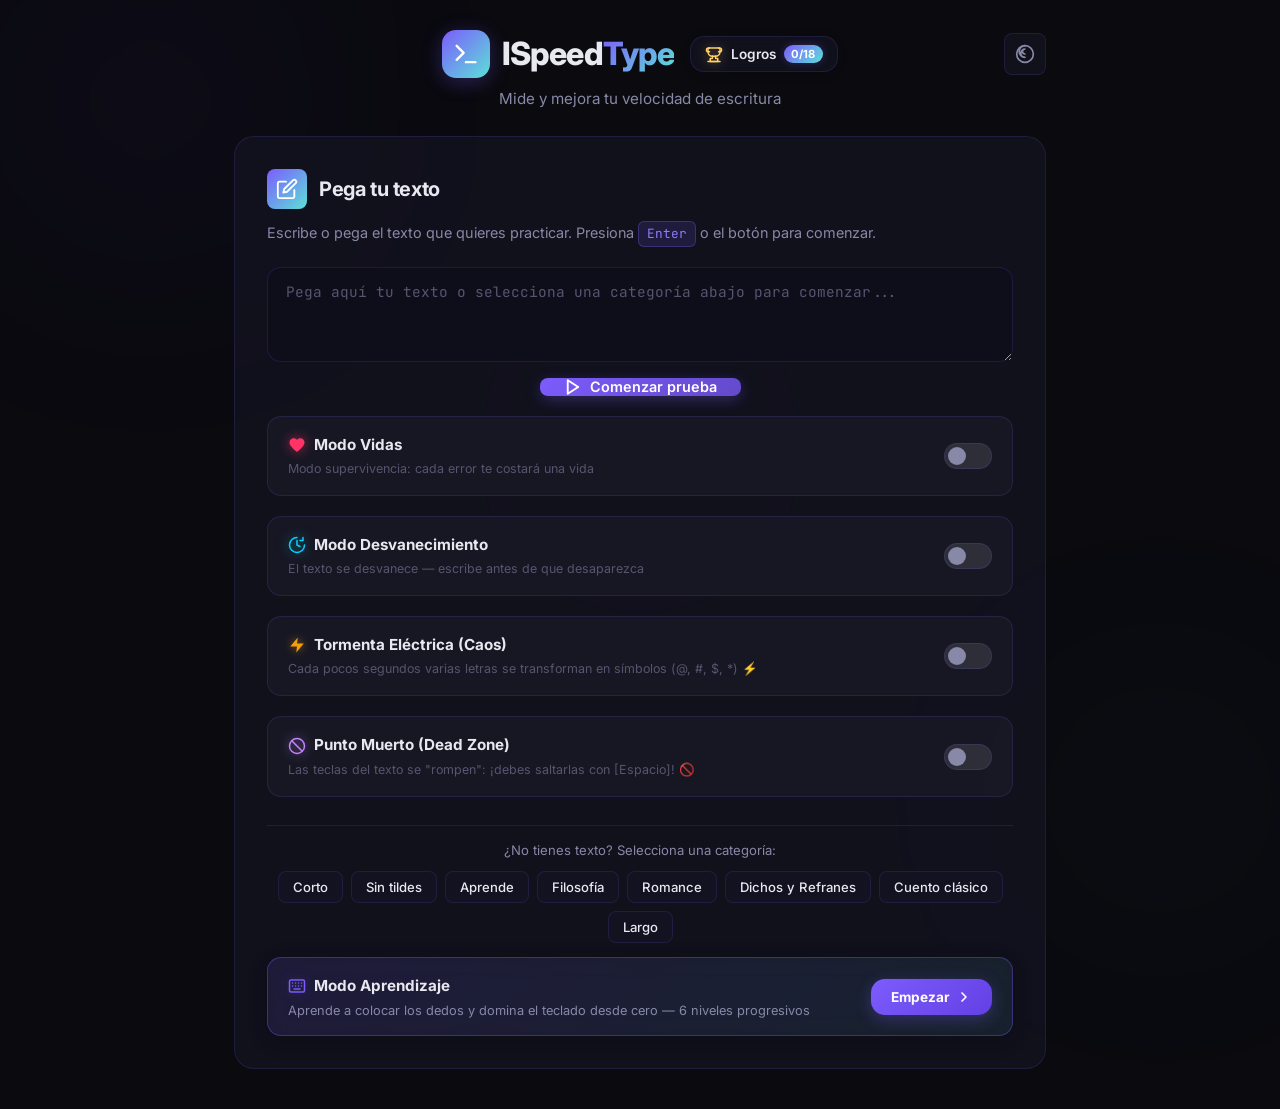
==== commit 0f3b9c88: "Add files via upload" ====
--- a/index.html
+++ b/index.html
@@ -69,7 +69,7 @@
                             <path d="M6 4h12a2 2 0 0 1 2 2v3a6 6 0 0 1-6 6h-4a6 6 0 0 1-6-6V6a2 2 0 0 1 2-2z"></path>
                         </svg>
                         <span>Logros</span>
-                        <span class="achievements-badge-count" id="achievements-badge-count">0/17</span>
+                        <span class="achievements-badge-count" id="achievements-badge-count">0/18</span>
                     </button>
 
                     <!-- Theme Menu -->
@@ -329,6 +329,28 @@
                             <button class="btn btn-secondary btn-sm" id="btn-rand-classic">Cuento clásico</button>
                             <button class="btn btn-secondary btn-sm" id="btn-rand-long">Largo</button>
                         </div>
+                    </div>
+
+                    <!-- Modo Aprendizaje (Touch Typing Tutor) -->
+                    <div class="tutor-entry-card">
+                        <div class="tutor-entry-info">
+                            <span class="tutor-entry-title">
+                                <svg width="18" height="18" viewBox="0 0 24 24" fill="none" stroke="currentColor" stroke-width="2" stroke-linecap="round" stroke-linejoin="round">
+                                    <rect x="2" y="4" width="20" height="16" rx="2"></rect>
+                                    <path d="M6 8h.01M10 8h.01M14 8h.01M18 8h.01"></path>
+                                    <path d="M6 12h.01M10 12h.01M14 12h.01M18 12h.01"></path>
+                                    <path d="M8 16h8"></path>
+                                </svg>
+                                Modo Aprendizaje
+                            </span>
+                            <span class="tutor-entry-subtitle">Aprende a colocar los dedos y domina el teclado desde cero — 6 niveles progresivos</span>
+                        </div>
+                        <button type="button" class="btn btn-tutor-start" id="btn-tutor-start">
+                            Empezar
+                            <svg width="16" height="16" viewBox="0 0 24 24" fill="none" stroke="currentColor" stroke-width="2.5" stroke-linecap="round" stroke-linejoin="round">
+                                <polyline points="9 18 15 12 9 6"></polyline>
+                            </svg>
+                        </button>
                     </div>
                 </div>
             </div>
@@ -485,6 +507,168 @@
                 </div>
             </div>
         </section>
+
+        <!-- ===== MODO APRENDIZAJE (Touch Typing Tutor) ===== -->
+        <section id="tutor-section" class="section tutor-section hidden">
+            <!-- Tutor Header -->
+            <div class="tutor-header">
+                <div class="tutor-header-left">
+                    <div class="tutor-title-group">
+                        <svg width="22" height="22" viewBox="0 0 24 24" fill="none" stroke="currentColor" stroke-width="2" stroke-linecap="round" stroke-linejoin="round">
+                            <rect x="2" y="4" width="20" height="16" rx="2"></rect>
+                            <path d="M6 8h.01M10 8h.01M14 8h.01M18 8h.01"></path>
+                            <path d="M6 12h.01M10 12h.01M14 12h.01M18 12h.01"></path>
+                            <path d="M8 16h8"></path>
+                        </svg>
+                        <h2 class="tutor-main-title">Modo Aprendizaje</h2>
+                    </div>
+                    <span class="tutor-level-label" id="tutor-level-label">Nivel 1 — Fila Guía</span>
+                </div>
+                <button class="btn btn-ghost btn-sm" id="tutor-exit-btn">
+                    <svg width="16" height="16" viewBox="0 0 24 24" fill="none" stroke="currentColor" stroke-width="2.5" stroke-linecap="round" stroke-linejoin="round">
+                        <line x1="18" y1="6" x2="6" y2="18"></line>
+                        <line x1="6" y1="6" x2="18" y2="18"></line>
+                    </svg>
+                    Salir
+                </button>
+            </div>
+
+            <!-- Level Selector -->
+            <div class="tutor-level-selector">
+                <button class="tutor-level-btn active" data-level="1">1</button>
+                <button class="tutor-level-btn" data-level="2">2</button>
+                <button class="tutor-level-btn" data-level="3">3</button>
+                <button class="tutor-level-btn" data-level="4">4</button>
+                <button class="tutor-level-btn" data-level="5">5</button>
+                <button class="tutor-level-btn" data-level="6">6</button>
+            </div>
+
+            <!-- Tutor Text Display -->
+            <div class="card glass-card tutor-text-card">
+                <div id="tutor-text-display" class="tutor-text-display"></div>
+            </div>
+
+            <!-- Tutor Progress -->
+            <div class="tutor-progress-wrapper">
+                <div class="tutor-progress-bar-container">
+                    <div id="tutor-progress-bar" class="tutor-progress-bar-fill"></div>
+                </div>
+                <span id="tutor-progress-text" class="tutor-progress-text">0%</span>
+            </div>
+
+            <!-- Virtual Keyboard -->
+            <!-- Virtual Keyboard (Layout Escalonado Tipo Ladrillo) -->
+            <div class="tutor-keyboard" id="tutor-keyboard">
+                <!-- Row 1: Number Row -->
+                <div class="kb-row kb-row-numbers">
+                    <kbd data-key="1" class="kb-key finger-lp">1</kbd>
+                    <kbd data-key="2" class="kb-key finger-lr">2</kbd>
+                    <kbd data-key="3" class="kb-key finger-lm">3</kbd>
+                    <kbd data-key="4" class="kb-key finger-li">4</kbd>
+                    <kbd data-key="5" class="kb-key finger-li">5</kbd>
+                    <kbd data-key="6" class="kb-key finger-ri">6</kbd>
+                    <kbd data-key="7" class="kb-key finger-ri">7</kbd>
+                    <kbd data-key="8" class="kb-key finger-rm">8</kbd>
+                    <kbd data-key="9" class="kb-key finger-rr">9</kbd>
+                    <kbd data-key="0" class="kb-key finger-rp">0</kbd>
+                    <kbd data-key="Backspace" class="kb-key kb-mod kb-backspace">⌫ Borrar</kbd>
+                </div>
+                <!-- Row 2: QWERTY (Desplazada hacia la derecha por Tab) -->
+                <div class="kb-row kb-row-top">
+                    <kbd data-key="Tab" class="kb-key kb-mod kb-tab">⇥ Tab</kbd>
+                    <kbd data-key="q" class="kb-key finger-lp">Q</kbd>
+                    <kbd data-key="w" class="kb-key finger-lr">W</kbd>
+                    <kbd data-key="e" class="kb-key finger-lm">E</kbd>
+                    <kbd data-key="r" class="kb-key finger-li">R</kbd>
+                    <kbd data-key="t" class="kb-key finger-li">T</kbd>
+                    <kbd data-key="y" class="kb-key finger-ri">Y</kbd>
+                    <kbd data-key="u" class="kb-key finger-ri">U</kbd>
+                    <kbd data-key="i" class="kb-key finger-rm">I</kbd>
+                    <kbd data-key="o" class="kb-key finger-rr">O</kbd>
+                    <kbd data-key="p" class="kb-key finger-rp">P</kbd>
+                </div>
+                <!-- Row 3: Home Row (Desplazada aún más a la derecha por Bloq Mayús) -->
+                <div class="kb-row kb-row-home">
+                    <kbd data-key="CapsLock" class="kb-key kb-mod kb-caps">⇪ Bloq</kbd>
+                    <kbd data-key="a" class="kb-key finger-lp home-key">A</kbd>
+                    <kbd data-key="s" class="kb-key finger-lr home-key">S</kbd>
+                    <kbd data-key="d" class="kb-key finger-lm home-key">D</kbd>
+                    <kbd data-key="f" class="kb-key finger-li home-key has-bump">F</kbd>
+                    <kbd data-key="g" class="kb-key finger-li">G</kbd>
+                    <kbd data-key="h" class="kb-key finger-ri">H</kbd>
+                    <kbd data-key="j" class="kb-key finger-ri home-key has-bump">J</kbd>
+                    <kbd data-key="k" class="kb-key finger-rm home-key">K</kbd>
+                    <kbd data-key="l" class="kb-key finger-rr home-key">L</kbd>
+                    <kbd data-key="ñ" class="kb-key finger-rp home-key">Ñ</kbd>
+                    <kbd data-key="Enter" class="kb-key kb-mod kb-enter">↵ Intro</kbd>
+                </div>
+                <!-- Row 4: Bottom Row (Desplazada a la derecha por Shift Izquierdo) -->
+                <div class="kb-row kb-row-bottom">
+                    <kbd data-key="Shift" class="kb-key kb-shift kb-shift-left finger-lp">⇧ Shift</kbd>
+                    <kbd data-key="z" class="kb-key finger-lp">Z</kbd>
+                    <kbd data-key="x" class="kb-key finger-lr">X</kbd>
+                    <kbd data-key="c" class="kb-key finger-lm">C</kbd>
+                    <kbd data-key="v" class="kb-key finger-li">V</kbd>
+                    <kbd data-key="b" class="kb-key finger-li">B</kbd>
+                    <kbd data-key="n" class="kb-key finger-ri">N</kbd>
+                    <kbd data-key="m" class="kb-key finger-ri">M</kbd>
+                    <kbd data-key="," class="kb-key finger-rm">,</kbd>
+                    <kbd data-key="." class="kb-key finger-rr">.</kbd>
+                    <kbd data-key="Shift" class="kb-key kb-shift kb-shift-right finger-rp">⇧ Shift</kbd>
+                </div>
+                <!-- Row 5: Space Row -->
+                <div class="kb-row kb-row-space">
+                    <kbd class="kb-key kb-mod kb-ctrl">Ctrl</kbd>
+                    <kbd class="kb-key kb-mod kb-alt">Alt</kbd>
+                    <kbd data-key=" " class="kb-key kb-space finger-thumb">Espacio</kbd>
+                    <kbd class="kb-key kb-mod kb-alt">Alt Gr</kbd>
+                    <kbd class="kb-key kb-mod kb-ctrl">Ctrl</kbd>
+                </div>
+            </div>
+
+            <!-- Hands Graphic -->
+            <div class="tutor-hands" id="tutor-hands">
+                <!-- Left Hand -->
+                <div class="hand hand-left">
+                    <div class="hand-label">Izquierda</div>
+                    <div class="fingers-row">
+                        <div class="finger finger-left-pinky finger-lp" title="Meñique">M</div>
+                        <div class="finger finger-left-ring finger-lr" title="Anular">A</div>
+                        <div class="finger finger-left-middle finger-lm" title="Medio">D</div>
+                        <div class="finger finger-left-index finger-li" title="Índice">I</div>
+                        <div class="finger finger-left-thumb finger-thumb" title="Pulgar">P</div>
+                    </div>
+                </div>
+                <!-- Right Hand -->
+                <div class="hand hand-right">
+                    <div class="hand-label">Derecha</div>
+                    <div class="fingers-row">
+                        <div class="finger finger-right-thumb finger-thumb" title="Pulgar">P</div>
+                        <div class="finger finger-right-index finger-ri" title="Índice">I</div>
+                        <div class="finger finger-right-middle finger-rm" title="Medio">D</div>
+                        <div class="finger finger-right-ring finger-rr" title="Anular">A</div>
+                        <div class="finger finger-right-pinky finger-rp" title="Meñique">M</div>
+                    </div>
+                </div>
+            </div>
+
+            <!-- Tutor Controls -->
+            <div class="tutor-controls">
+                <button class="btn btn-secondary" id="tutor-restart-btn">
+                    <svg width="16" height="16" viewBox="0 0 24 24" fill="none" stroke="currentColor" stroke-width="2.5" stroke-linecap="round" stroke-linejoin="round">
+                        <polyline points="1 4 1 10 7 10"></polyline>
+                        <path d="M3.51 15a9 9 0 1 0 2.13-9.36L1 10"></path>
+                    </svg>
+                    Reiniciar nivel
+                </button>
+                <button class="btn btn-primary hidden" id="tutor-next-btn">
+                    Siguiente nivel
+                    <svg width="16" height="16" viewBox="0 0 24 24" fill="none" stroke="currentColor" stroke-width="2.5" stroke-linecap="round" stroke-linejoin="round">
+                        <polyline points="9 18 15 12 9 6"></polyline>
+                    </svg>
+                </button>
+            </div>
+        </section>
     </div>
 
     <!-- Achievements Modal / Panel -->
@@ -510,7 +694,7 @@
             <div class="achievements-summary">
                 <div class="achievements-progress-info">
                     <span class="achievements-progress-label">Progreso Total</span>
-                    <span class="achievements-progress-score" id="achievements-progress-score">0 / 17 (0%)</span>
+                    <span class="achievements-progress-score" id="achievements-progress-score">0 / 18 (0%)</span>
                 </div>
                 <div class="achievements-bar-container">
                     <div class="achievements-bar-fill" id="achievements-bar-fill" style="width: 0%;"></div>
--- a/styles.css
+++ b/styles.css
@@ -2400,4 +2400,864 @@
 .practice-banner-icon {
     font-size: 1.1rem;
     filter: drop-shadow(0 0 4px rgba(255, 209, 102, 0.6));
+}
+
+/* ===================================================
+   6. MÓDULO: MODO APRENDIZAJE (TOUCH TYPING TUTOR)
+   =================================================== */
+
+/* Tarjeta de entrada en Setup */
+.tutor-entry-card {
+    display: flex;
+    align-items: center;
+    justify-content: space-between;
+    gap: 16px;
+    background: linear-gradient(135deg, rgba(124, 92, 252, 0.12), rgba(92, 224, 216, 0.08));
+    border: 1px solid rgba(124, 92, 252, 0.35);
+    border-radius: var(--radius-md);
+    padding: 16px 20px;
+    box-shadow: 0 4px 20px rgba(0, 0, 0, 0.2);
+    backdrop-filter: blur(12px);
+    -webkit-backdrop-filter: blur(12px);
+    transition: all var(--transition-normal);
+}
+
+.tutor-entry-card:hover {
+    border-color: var(--accent-primary);
+    box-shadow: 0 6px 26px var(--accent-glow);
+    transform: translateY(-1px);
+}
+
+.tutor-entry-info {
+    display: flex;
+    flex-direction: column;
+    gap: 4px;
+}
+
+.tutor-entry-title {
+    font-size: 0.95rem;
+    font-weight: 700;
+    color: var(--text-primary);
+    display: flex;
+    align-items: center;
+    gap: 8px;
+}
+
+.tutor-entry-title svg {
+    color: var(--accent-primary);
+    filter: drop-shadow(0 0 6px var(--accent-glow));
+}
+
+.tutor-entry-subtitle {
+    font-size: 0.8rem;
+    color: var(--text-secondary);
+    line-height: 1.35;
+}
+
+.btn-tutor-start {
+    display: inline-flex;
+    align-items: center;
+    gap: 6px;
+    background: linear-gradient(135deg, var(--accent-primary), #6340e4);
+    color: #ffffff;
+    font-family: var(--font-sans);
+    font-size: 0.85rem;
+    font-weight: 700;
+    padding: 10px 20px;
+    border: none;
+    border-radius: var(--radius-md);
+    cursor: pointer;
+    box-shadow: 0 4px 16px var(--accent-glow);
+    transition: all var(--transition-fast);
+    white-space: nowrap;
+}
+
+.btn-tutor-start:hover {
+    background: linear-gradient(135deg, var(--accent-primary-hover), var(--accent-primary));
+    transform: translateY(-2px);
+    box-shadow: 0 6px 20px var(--accent-glow);
+}
+
+.btn-tutor-start svg {
+    transition: transform var(--transition-fast);
+}
+
+.btn-tutor-start:hover svg {
+    transform: translateX(3px);
+}
+
+/* Sección Principal del Tutor */
+.tutor-section {
+    display: flex;
+    flex-direction: column;
+    gap: 18px;
+    width: 100%;
+    max-width: 860px;
+    margin: 0 auto;
+}
+
+/* Header del Tutor */
+.tutor-header {
+    display: flex;
+    align-items: center;
+    justify-content: space-between;
+    gap: 16px;
+    background: var(--bg-card);
+    border: 1px solid var(--border-color);
+    padding: 14px 22px;
+    border-radius: var(--radius-md);
+    backdrop-filter: blur(12px);
+    -webkit-backdrop-filter: blur(12px);
+}
+
+.tutor-header-left {
+    display: flex;
+    flex-direction: column;
+    gap: 3px;
+}
+
+.tutor-title-group {
+    display: flex;
+    align-items: center;
+    gap: 10px;
+}
+
+.tutor-title-group svg {
+    color: var(--accent-primary);
+    filter: drop-shadow(0 0 6px var(--accent-glow));
+}
+
+.tutor-main-title {
+    font-size: 1.15rem;
+    font-weight: 800;
+    color: var(--text-primary);
+    letter-spacing: -0.01em;
+}
+
+.tutor-level-label {
+    font-size: 0.82rem;
+    font-weight: 600;
+    color: var(--accent-secondary);
+    text-shadow: 0 0 8px var(--accent-secondary-glow);
+}
+
+/* Selector de Niveles (1 a 6) */
+.tutor-level-selector {
+    display: flex;
+    gap: 8px;
+    justify-content: center;
+    background: var(--bg-card);
+    border: 1px solid var(--border-color);
+    padding: 8px 12px;
+    border-radius: var(--radius-md);
+    backdrop-filter: blur(10px);
+}
+
+.tutor-level-btn {
+    flex: 1;
+    max-width: 120px;
+    padding: 8px 14px;
+    background: rgba(255, 255, 255, 0.04);
+    border: 1px solid transparent;
+    border-radius: var(--radius-sm);
+    color: var(--text-secondary);
+    font-family: var(--font-sans);
+    font-size: 0.85rem;
+    font-weight: 700;
+    cursor: pointer;
+    transition: all var(--transition-fast);
+}
+
+.tutor-level-btn:hover {
+    background: var(--bg-card-hover);
+    color: var(--text-primary);
+    border-color: var(--border-color-hover);
+}
+
+.tutor-level-btn.active {
+    background: linear-gradient(135deg, var(--accent-primary), var(--accent-secondary));
+    color: #ffffff;
+    border-color: transparent;
+    box-shadow: 0 4px 14px var(--accent-glow);
+    transform: translateY(-1px);
+}
+
+.tutor-level-btn.completed:not(.active) {
+    border-color: rgba(92, 224, 216, 0.35);
+    color: var(--accent-secondary);
+}
+
+/* Área de Texto del Ejercicio */
+.tutor-text-card {
+    padding: 24px 28px;
+    min-height: 100px;
+    display: flex;
+    align-items: center;
+    justify-content: center;
+}
+
+.tutor-text-display {
+    font-family: var(--font-mono);
+    font-size: 1.6rem;
+    line-height: 1.8;
+    letter-spacing: 0.08em;
+    color: var(--text-muted);
+    text-align: center;
+    word-break: break-word;
+    user-select: none;
+}
+
+.tutor-char {
+    position: relative;
+    padding: 2px 3px;
+    border-radius: 4px;
+    transition: color 120ms ease, background-color 120ms ease;
+}
+
+.tutor-char.char-correct {
+    color: var(--color-correct);
+    text-shadow: 0 0 10px var(--accent-secondary-glow);
+}
+
+.tutor-char.char-current {
+    color: var(--color-current);
+    background: var(--color-current-bg);
+    box-shadow: 0 0 14px rgba(255, 209, 102, 0.4);
+    font-weight: 700;
+    animation: cursor-pulse 1s infinite alternate ease-in-out;
+}
+
+.tutor-char.char-current.char-space {
+    border-bottom: 2px solid var(--color-current);
+    padding: 2px 8px;
+}
+
+.tutor-char.char-pending {
+    color: var(--text-muted);
+}
+
+@keyframes cursor-pulse {
+    from { box-shadow: 0 0 8px rgba(255, 209, 102, 0.2); }
+    to { box-shadow: 0 0 18px rgba(255, 209, 102, 0.6); }
+}
+
+/* Barra de Progreso del Tutor */
+.tutor-progress-wrapper {
+    display: flex;
+    align-items: center;
+    gap: 12px;
+}
+
+.tutor-progress-bar-container {
+    flex: 1;
+    height: 8px;
+    background: rgba(255, 255, 255, 0.06);
+    border-radius: 20px;
+    overflow: hidden;
+}
+
+.tutor-progress-bar-fill {
+    height: 100%;
+    width: 0%;
+    background: linear-gradient(90deg, var(--accent-primary), var(--accent-secondary));
+    border-radius: 20px;
+    transition: width 200ms ease-out;
+    box-shadow: 0 0 10px var(--accent-glow);
+}
+
+.tutor-progress-text {
+    font-family: var(--font-mono);
+    font-size: 0.8rem;
+    font-weight: 700;
+    color: var(--text-secondary);
+    min-width: 42px;
+    text-align: right;
+}
+
+/* ===================================================
+   TECLADO VIRTUAL (Distribución QWERTY + Ñ Escalonada Tipo Ladrillo)
+   =================================================== */
+.tutor-keyboard {
+    display: flex;
+    flex-direction: column;
+    gap: 6px;
+    background: var(--bg-card);
+    border: 1px solid var(--border-color);
+    padding: 18px 20px;
+    border-radius: var(--radius-lg);
+    box-shadow: 0 10px 30px rgba(0, 0, 0, 0.35);
+    backdrop-filter: blur(14px);
+    -webkit-backdrop-filter: blur(14px);
+    user-select: none;
+    max-width: 710px;
+    width: 100%;
+    margin: 0 auto;
+    box-sizing: border-box;
+}
+
+.kb-row {
+    display: flex;
+    justify-content: flex-start;
+    align-items: center;
+    gap: 6px;
+    width: 100%;
+}
+
+.kb-row.kb-row-space {
+    justify-content: center;
+}
+
+.kb-key {
+    display: inline-flex;
+    align-items: center;
+    justify-content: center;
+    min-width: 44px;
+    height: 44px;
+    padding: 0 8px;
+    border-radius: 8px;
+    font-family: var(--font-mono);
+    font-size: 0.95rem;
+    font-weight: 700;
+    color: var(--text-primary);
+    background: rgba(255, 255, 255, 0.04);
+    border: 1px solid rgba(255, 255, 255, 0.08);
+    box-shadow: 0 3px 0 rgba(0, 0, 0, 0.3), inset 0 1px 0 rgba(255, 255, 255, 0.08);
+    cursor: default;
+    transition: transform 100ms ease, background-color 150ms ease, box-shadow 150ms ease, border-color 150ms ease;
+    position: relative;
+    box-sizing: border-box;
+}
+
+/* Relieve táctil en teclas F y J */
+.kb-key.has-bump::after {
+    content: '';
+    position: absolute;
+    bottom: 5px;
+    width: 10px;
+    height: 2px;
+    background: currentColor;
+    border-radius: 2px;
+    opacity: 0.6;
+}
+
+/* Teclas Modificadoras y Escalonamiento Real (Staggered Layout) */
+.kb-key.kb-mod {
+    font-size: 0.74rem;
+    font-weight: 600;
+    color: var(--text-secondary);
+    background: rgba(255, 255, 255, 0.03);
+    border-color: rgba(255, 255, 255, 0.06);
+    user-select: none;
+}
+
+.kb-tab {
+    width: 66px;
+    min-width: 66px;
+}
+
+.kb-caps {
+    width: 82px;
+    min-width: 82px;
+}
+
+.kb-backspace {
+    flex: 1;
+    min-width: 78px;
+}
+
+.kb-enter {
+    flex: 1;
+    min-width: 76px;
+}
+
+.kb-shift-left {
+    width: 104px;
+    min-width: 104px;
+}
+
+.kb-shift-right {
+    flex: 1;
+    min-width: 82px;
+}
+
+.kb-ctrl {
+    width: 54px;
+    min-width: 54px;
+}
+
+.kb-alt {
+    width: 50px;
+    min-width: 50px;
+}
+
+.kb-key.kb-space {
+    flex: 1;
+    max-width: 320px;
+    font-size: 0.82rem;
+    letter-spacing: 0.05em;
+}
+
+/* CÓDIGO DE COLORES POR DEDO (PASTELES SUAVES) */
+/* Meñique Izquierdo: Azul pastel */
+.finger-lp {
+    background: rgba(168, 200, 240, 0.15) !important;
+    border-color: rgba(168, 200, 240, 0.4) !important;
+    color: #b8d4f8 !important;
+}
+
+/* Anular Izquierdo: Verde pastel */
+.finger-lr {
+    background: rgba(168, 224, 168, 0.15) !important;
+    border-color: rgba(168, 224, 168, 0.4) !important;
+    color: #b8ecb8 !important;
+}
+
+/* Medio Izquierdo: Amarillo pastel */
+.finger-lm {
+    background: rgba(240, 232, 160, 0.15) !important;
+    border-color: rgba(240, 232, 160, 0.4) !important;
+    color: #f8f0b0 !important;
+}
+
+/* Índice Izquierdo: Naranja pastel */
+.finger-li {
+    background: rgba(240, 200, 160, 0.16) !important;
+    border-color: rgba(240, 200, 160, 0.45) !important;
+    color: #f8d0b0 !important;
+}
+
+/* Pulgares: Gris claro */
+.finger-thumb {
+    background: rgba(200, 200, 216, 0.14) !important;
+    border-color: rgba(200, 200, 216, 0.35) !important;
+    color: #d8d8e4 !important;
+}
+
+/* Índice Derecho: Naranja suave */
+.finger-ri {
+    background: rgba(240, 204, 168, 0.16) !important;
+    border-color: rgba(240, 204, 168, 0.45) !important;
+    color: #f8d4b8 !important;
+}
+
+/* Medio Derecho: Amarillo suave */
+.finger-rm {
+    background: rgba(240, 236, 168, 0.15) !important;
+    border-color: rgba(240, 236, 168, 0.4) !important;
+    color: #f8f4b8 !important;
+}
+
+/* Anular Derecho: Verde suave */
+.finger-rr {
+    background: rgba(176, 232, 176, 0.15) !important;
+    border-color: rgba(176, 232, 176, 0.4) !important;
+    color: #c4f0c4 !important;
+}
+
+/* Meñique Derecho: Azul suave */
+.finger-rp {
+    background: rgba(176, 208, 240, 0.15) !important;
+    border-color: rgba(176, 208, 240, 0.4) !important;
+    color: #c4dcfa !important;
+}
+
+/* ESTADOS VISUALES CRÍTICOS */
+
+/* 1. Tecla Activa (.key-active): Resplandor intenso y animación de respiración */
+.kb-key.key-active {
+    transform: translateY(-2px) scale(1.08);
+    box-shadow: 0 0 18px currentColor, 0 4px 10px rgba(0, 0, 0, 0.4) !important;
+    border-color: #ffffff !important;
+    font-weight: 900 !important;
+    z-index: 5;
+    animation: key-pulse-glow 1.1s infinite alternate ease-in-out !important;
+}
+
+@keyframes key-pulse-glow {
+    0% {
+        box-shadow: 0 0 10px currentColor, 0 3px 6px rgba(0, 0, 0, 0.3);
+        transform: translateY(-1px) scale(1.04);
+    }
+    100% {
+        box-shadow: 0 0 24px currentColor, 0 0 36px currentColor, 0 6px 14px rgba(0, 0, 0, 0.5);
+        transform: translateY(-3px) scale(1.10);
+    }
+}
+
+/* 2. Tecla Presionada (.key-pressed): Efecto efímero */
+.kb-key.key-pressed {
+    transform: translateY(2px) scale(0.94) !important;
+    background-color: var(--color-correct) !important;
+    color: #0a0a0f !important;
+    box-shadow: 0 0 16px var(--color-correct) !important;
+    border-color: var(--color-correct) !important;
+    transition: transform 50ms ease !important;
+}
+
+/* 3. Tecla con Error (.key-error): Rojo intenso con sacudida */
+.kb-key.key-error {
+    background-color: #ff5577 !important;
+    color: #ffffff !important;
+    border-color: #ff3366 !important;
+    box-shadow: 0 0 22px rgba(255, 85, 119, 0.8) !important;
+    animation: key-shake 300ms ease-in-out !important;
+    z-index: 6;
+}
+
+@keyframes key-shake {
+    0%, 100% { transform: translateX(0); }
+    20%, 60% { transform: translateX(-5px); }
+    40%, 80% { transform: translateX(5px); }
+}
+
+/* ===================================================
+   GRÁFICO DE MANOS (IZQUIERDA Y DERECHA)
+   =================================================== */
+.tutor-hands {
+    display: flex;
+    justify-content: center;
+    gap: 40px;
+    padding: 8px 16px;
+    background: var(--bg-card);
+    border: 1px solid var(--border-color);
+    border-radius: var(--radius-md);
+    backdrop-filter: blur(10px);
+}
+
+.hand {
+    display: flex;
+    flex-direction: column;
+    align-items: center;
+    gap: 6px;
+}
+
+.hand-label {
+    font-size: 0.72rem;
+    font-weight: 700;
+    text-transform: uppercase;
+    letter-spacing: 0.08em;
+    color: var(--text-muted);
+}
+
+.fingers-row {
+    display: flex;
+    gap: 8px;
+    align-items: flex-end;
+}
+
+.finger {
+    width: 32px;
+    height: 48px;
+    border-radius: 16px 16px 8px 8px;
+    display: flex;
+    align-items: center;
+    justify-content: center;
+    font-family: var(--font-mono);
+    font-size: 0.72rem;
+    font-weight: 800;
+    box-shadow: 0 3px 8px rgba(0, 0, 0, 0.25);
+    transition: transform 180ms ease, box-shadow 180ms ease, filter 180ms ease;
+    cursor: default;
+}
+
+/* Altura anatómica diferenciada por dedo */
+.finger-left-pinky,
+.finger-right-pinky {
+    height: 38px;
+}
+
+.finger-left-ring,
+.finger-right-ring {
+    height: 48px;
+}
+
+.finger-left-middle,
+.finger-right-middle {
+    height: 54px;
+}
+
+.finger-left-index,
+.finger-right-index {
+    height: 46px;
+}
+
+.finger-left-thumb,
+.finger-right-thumb {
+    height: 32px;
+    border-radius: 12px 12px 6px 6px;
+}
+
+/* Dedo Activo (.finger-active): Brillo idéntico a la tecla */
+.finger.finger-active {
+    transform: translateY(-6px) scale(1.14);
+    box-shadow: 0 0 20px currentColor, 0 4px 12px rgba(0, 0, 0, 0.5) !important;
+    border: 2px solid #ffffff !important;
+    filter: brightness(1.35);
+    animation: finger-bounce 0.9s infinite alternate ease-in-out;
+}
+
+@keyframes finger-bounce {
+    0% { transform: translateY(-4px) scale(1.1); }
+    100% { transform: translateY(-8px) scale(1.18); }
+}
+
+/* Controles Inferiores del Tutor */
+.tutor-controls {
+    display: flex;
+    justify-content: center;
+    gap: 14px;
+    margin-top: 4px;
+}
+
+/* Adaptabilidad para pantallas más pequeñas */
+@media (max-width: 768px) {
+    .tutor-keyboard {
+        padding: 12px 8px;
+        gap: 4px;
+    }
+
+    .kb-row {
+        gap: 4px;
+    }
+
+    .kb-key {
+        min-width: 26px;
+        height: 36px;
+        font-size: 0.78rem;
+        padding: 0 2px;
+    }
+
+    .kb-tab { width: 40px; min-width: 40px; font-size: 0.65rem; }
+    .kb-caps { width: 48px; min-width: 48px; font-size: 0.65rem; }
+    .kb-backspace { min-width: 44px; font-size: 0.65rem; }
+    .kb-enter { min-width: 44px; font-size: 0.65rem; }
+    .kb-shift-left { width: 56px; min-width: 56px; font-size: 0.65rem; }
+    .kb-shift-right { min-width: 46px; font-size: 0.65rem; }
+    .kb-ctrl { width: 34px; min-width: 34px; font-size: 0.65rem; }
+    .kb-alt { width: 32px; min-width: 32px; font-size: 0.65rem; }
+
+    .kb-key.kb-space {
+        max-width: 170px;
+    }
+
+    .tutor-hands {
+        gap: 14px;
+    }
+
+    .finger {
+        width: 22px;
+        font-size: 0.6rem;
+    }
+
+    .tutor-text-display {
+        font-size: 1.25rem;
+    }
+}
+
+/* ===================================================
+   BLOQUEO DE NIVELES (PROGRESIÓN SECUENCIAL ESTRICTA)
+   =================================================== */
+.tutor-level-btn.locked {
+    opacity: 0.45;
+    cursor: not-allowed;
+    background: rgba(0, 0, 0, 0.2);
+    border-color: rgba(255, 255, 255, 0.05);
+    position: relative;
+}
+
+.tutor-level-btn.locked:hover {
+    background: rgba(255, 85, 119, 0.1);
+    border-color: rgba(255, 85, 119, 0.3);
+    color: var(--color-error);
+}
+
+.tutor-level-btn.locked::after {
+    content: ' 🔒';
+    font-size: 0.62rem;
+    opacity: 0.8;
+}
+
+/* ===================================================
+   ADAPTACIÓN TEMA CLARO PARA MODO APRENDIZAJE
+   =================================================== */
+[data-theme="light"] .tutor-entry-card {
+    background: linear-gradient(135deg, rgba(107, 91, 212, 0.08), rgba(74, 168, 158, 0.06));
+    border-color: rgba(107, 91, 212, 0.25);
+    box-shadow: 0 4px 16px rgba(0, 0, 0, 0.06);
+}
+
+[data-theme="light"] .tutor-header {
+    background: rgba(255, 255, 255, 0.9);
+    border-color: rgba(107, 91, 212, 0.18);
+    box-shadow: 0 2px 10px rgba(0, 0, 0, 0.04);
+}
+
+[data-theme="light"] .tutor-main-title {
+    color: #1e1b4b;
+}
+
+[data-theme="light"] .tutor-level-label {
+    color: #4338ca;
+    text-shadow: none;
+}
+
+[data-theme="light"] .tutor-level-selector {
+    background: rgba(255, 255, 255, 0.9);
+    border-color: rgba(107, 91, 212, 0.15);
+    box-shadow: 0 2px 8px rgba(0, 0, 0, 0.04);
+}
+
+[data-theme="light"] .tutor-level-btn {
+    background: rgba(0, 0, 0, 0.04);
+    color: #4b5563;
+    border-color: rgba(0, 0, 0, 0.06);
+}
+
+[data-theme="light"] .tutor-level-btn:hover:not(.locked) {
+    background: rgba(107, 91, 212, 0.12);
+    color: var(--accent-primary);
+    border-color: rgba(107, 91, 212, 0.3);
+}
+
+[data-theme="light"] .tutor-level-btn.active {
+    background: linear-gradient(135deg, var(--accent-primary), #4f46e5);
+    color: #ffffff;
+}
+
+[data-theme="light"] .tutor-level-btn.completed:not(.active) {
+    border-color: rgba(16, 185, 129, 0.4);
+    color: #059669;
+    background: rgba(16, 185, 129, 0.08);
+}
+
+[data-theme="light"] .tutor-level-btn.locked {
+    background: rgba(0, 0, 0, 0.03);
+    color: #9ca3af;
+    opacity: 0.55;
+    border-color: rgba(0, 0, 0, 0.06);
+}
+
+[data-theme="light"] .tutor-text-card {
+    background: rgba(255, 255, 255, 0.9);
+    border-color: rgba(107, 91, 212, 0.18);
+    box-shadow: 0 4px 16px rgba(0, 0, 0, 0.04);
+}
+
+[data-theme="light"] .tutor-char.char-pending {
+    color: #8b88a8;
+}
+
+[data-theme="light"] .tutor-char.char-correct {
+    color: #059669;
+    text-shadow: none;
+}
+
+[data-theme="light"] .tutor-char.char-current {
+    color: #b45309;
+    background: rgba(245, 158, 11, 0.16);
+    box-shadow: 0 0 10px rgba(245, 158, 11, 0.3);
+}
+
+[data-theme="light"] .tutor-progress-bar-container {
+    background: rgba(0, 0, 0, 0.08);
+}
+
+[data-theme="light"] .tutor-progress-text {
+    color: #4b5563;
+}
+
+[data-theme="light"] .tutor-keyboard {
+    background: rgba(255, 255, 255, 0.92);
+    border-color: rgba(107, 91, 212, 0.18);
+    box-shadow: 0 8px 24px rgba(0, 0, 0, 0.08);
+}
+
+[data-theme="light"] .kb-key {
+    background: #ffffff;
+    border-color: rgba(0, 0, 0, 0.12);
+    box-shadow: 0 2px 0 rgba(0, 0, 0, 0.12), inset 0 1px 0 #ffffff;
+    color: #1e1b4b;
+}
+
+/* Colores de alto contraste por dedo para Tema Claro */
+[data-theme="light"] .finger-lp {
+    background: rgba(37, 99, 235, 0.12) !important;
+    border-color: rgba(37, 99, 235, 0.4) !important;
+    color: #1d4ed8 !important; /* Azul oscuro nítido */
+}
+
+[data-theme="light"] .finger-lr {
+    background: rgba(22, 163, 74, 0.12) !important;
+    border-color: rgba(22, 163, 74, 0.4) !important;
+    color: #15803d !important; /* Verde oscuro nítido */
+}
+
+[data-theme="light"] .finger-lm {
+    background: rgba(202, 138, 4, 0.14) !important;
+    border-color: rgba(202, 138, 4, 0.4) !important;
+    color: #a16207 !important; /* Ámbar oscuro nítido */
+}
+
+[data-theme="light"] .finger-li {
+    background: rgba(234, 88, 12, 0.13) !important;
+    border-color: rgba(234, 88, 12, 0.4) !important;
+    color: #c2410c !important; /* Naranja oscuro nítido */
+}
+
+[data-theme="light"] .finger-thumb {
+    background: rgba(71, 85, 105, 0.12) !important;
+    border-color: rgba(71, 85, 105, 0.35) !important;
+    color: #334155 !important; /* Pizarra oscuro nítido */
+}
+
+[data-theme="light"] .finger-ri {
+    background: rgba(234, 88, 12, 0.13) !important;
+    border-color: rgba(234, 88, 12, 0.4) !important;
+    color: #c2410c !important; /* Naranja oscuro nítido */
+}
+
+[data-theme="light"] .finger-rm {
+    background: rgba(202, 138, 4, 0.14) !important;
+    border-color: rgba(202, 138, 4, 0.4) !important;
+    color: #a16207 !important; /* Ámbar oscuro nítido */
+}
+
+[data-theme="light"] .finger-rr {
+    background: rgba(22, 163, 74, 0.12) !important;
+    border-color: rgba(22, 163, 74, 0.4) !important;
+    color: #15803d !important; /* Verde oscuro nítido */
+}
+
+[data-theme="light"] .finger-rp {
+    background: rgba(37, 99, 235, 0.12) !important;
+    border-color: rgba(37, 99, 235, 0.4) !important;
+    color: #1d4ed8 !important; /* Azul oscuro nítido */
+}
+
+/* Manos en Tema Claro */
+[data-theme="light"] .tutor-hands {
+    background: rgba(255, 255, 255, 0.92);
+    border-color: rgba(107, 91, 212, 0.18);
+    box-shadow: 0 4px 16px rgba(0, 0, 0, 0.05);
+}
+
+[data-theme="light"] .hand-label {
+    color: #4b5563;
+    font-weight: 800;
+}
+
+[data-theme="light"] .finger {
+    box-shadow: 0 2px 5px rgba(0, 0, 0, 0.12);
+}
+
+/* Estados en Tema Claro */
+[data-theme="light"] .kb-key.key-active {
+    border-color: #4f46e5 !important;
+    box-shadow: 0 0 16px rgba(79, 70, 229, 0.6), 0 4px 12px rgba(79, 70, 229, 0.25) !important;
+    background: #ffffff !important;
+}
+
+[data-theme="light"] .finger.finger-active {
+    border-color: #4f46e5 !important;
+    box-shadow: 0 0 16px currentColor, 0 4px 10px rgba(0, 0, 0, 0.15) !important;
 }
